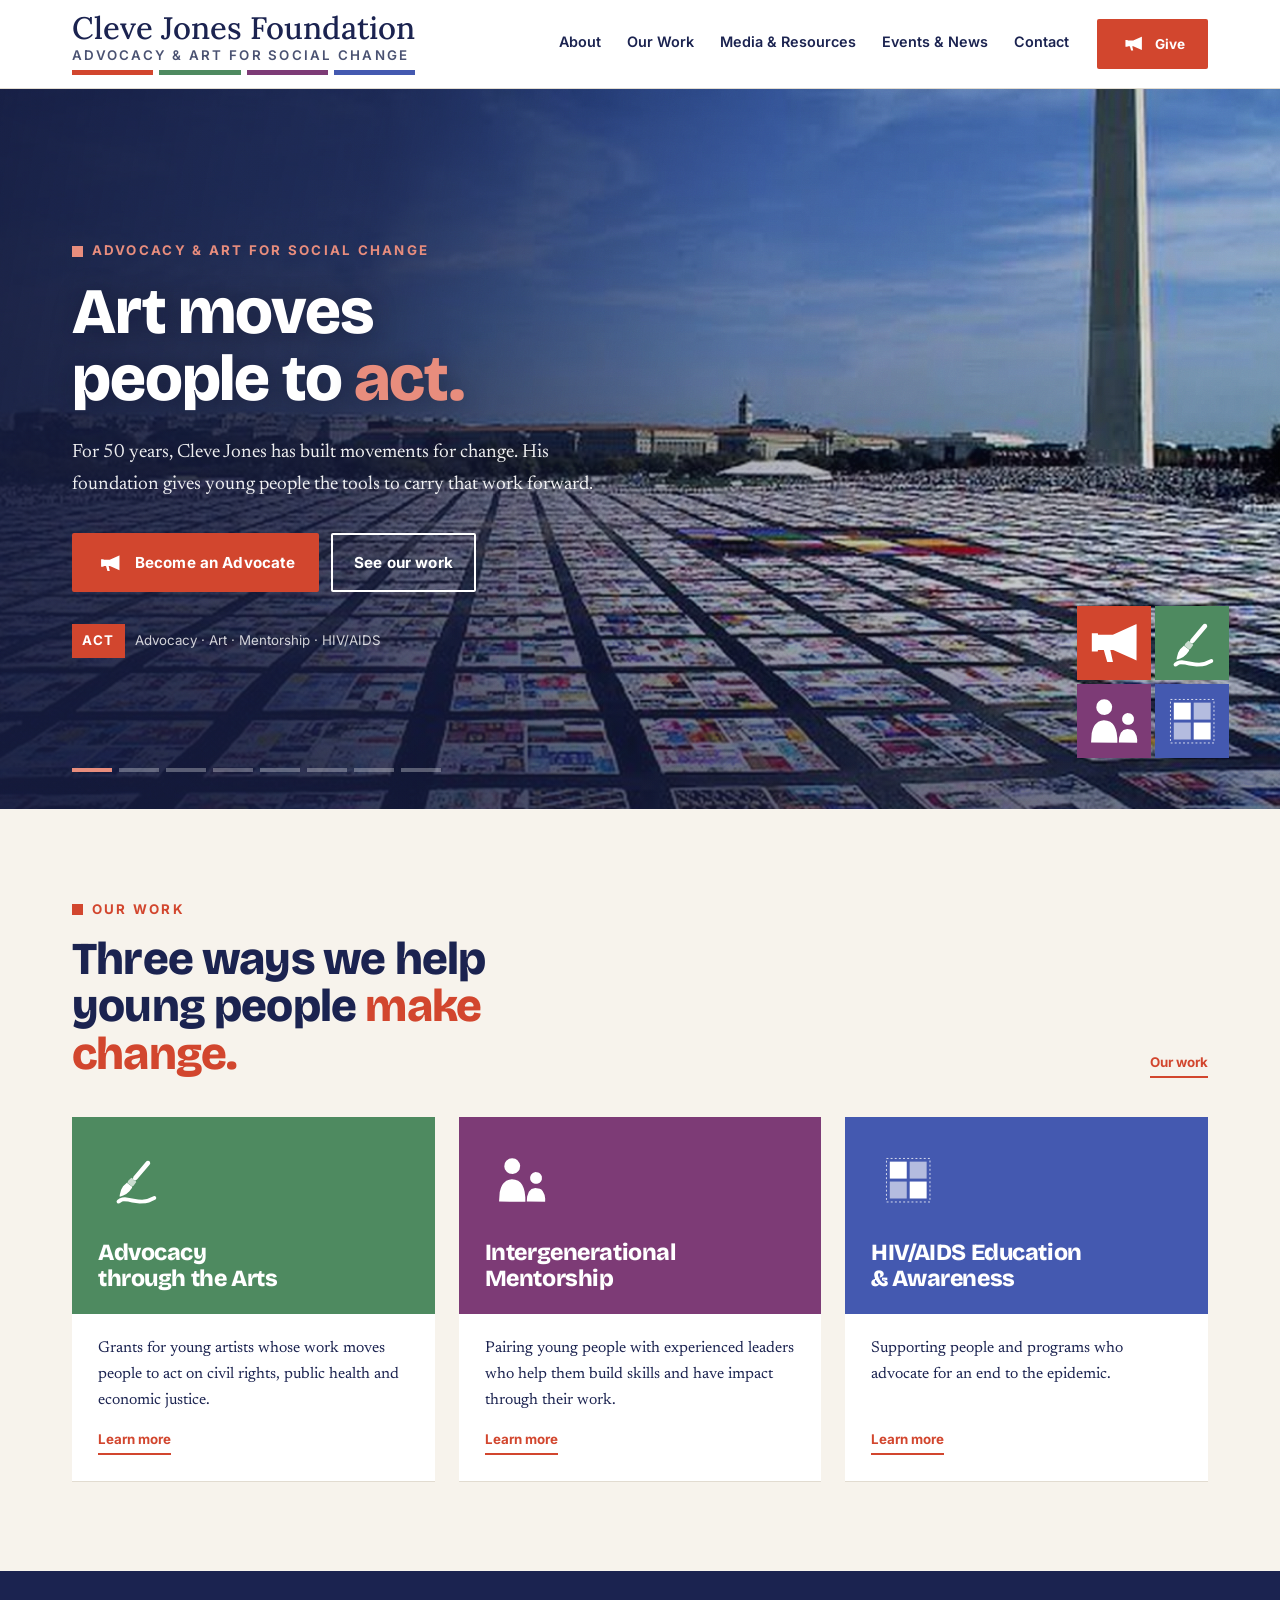
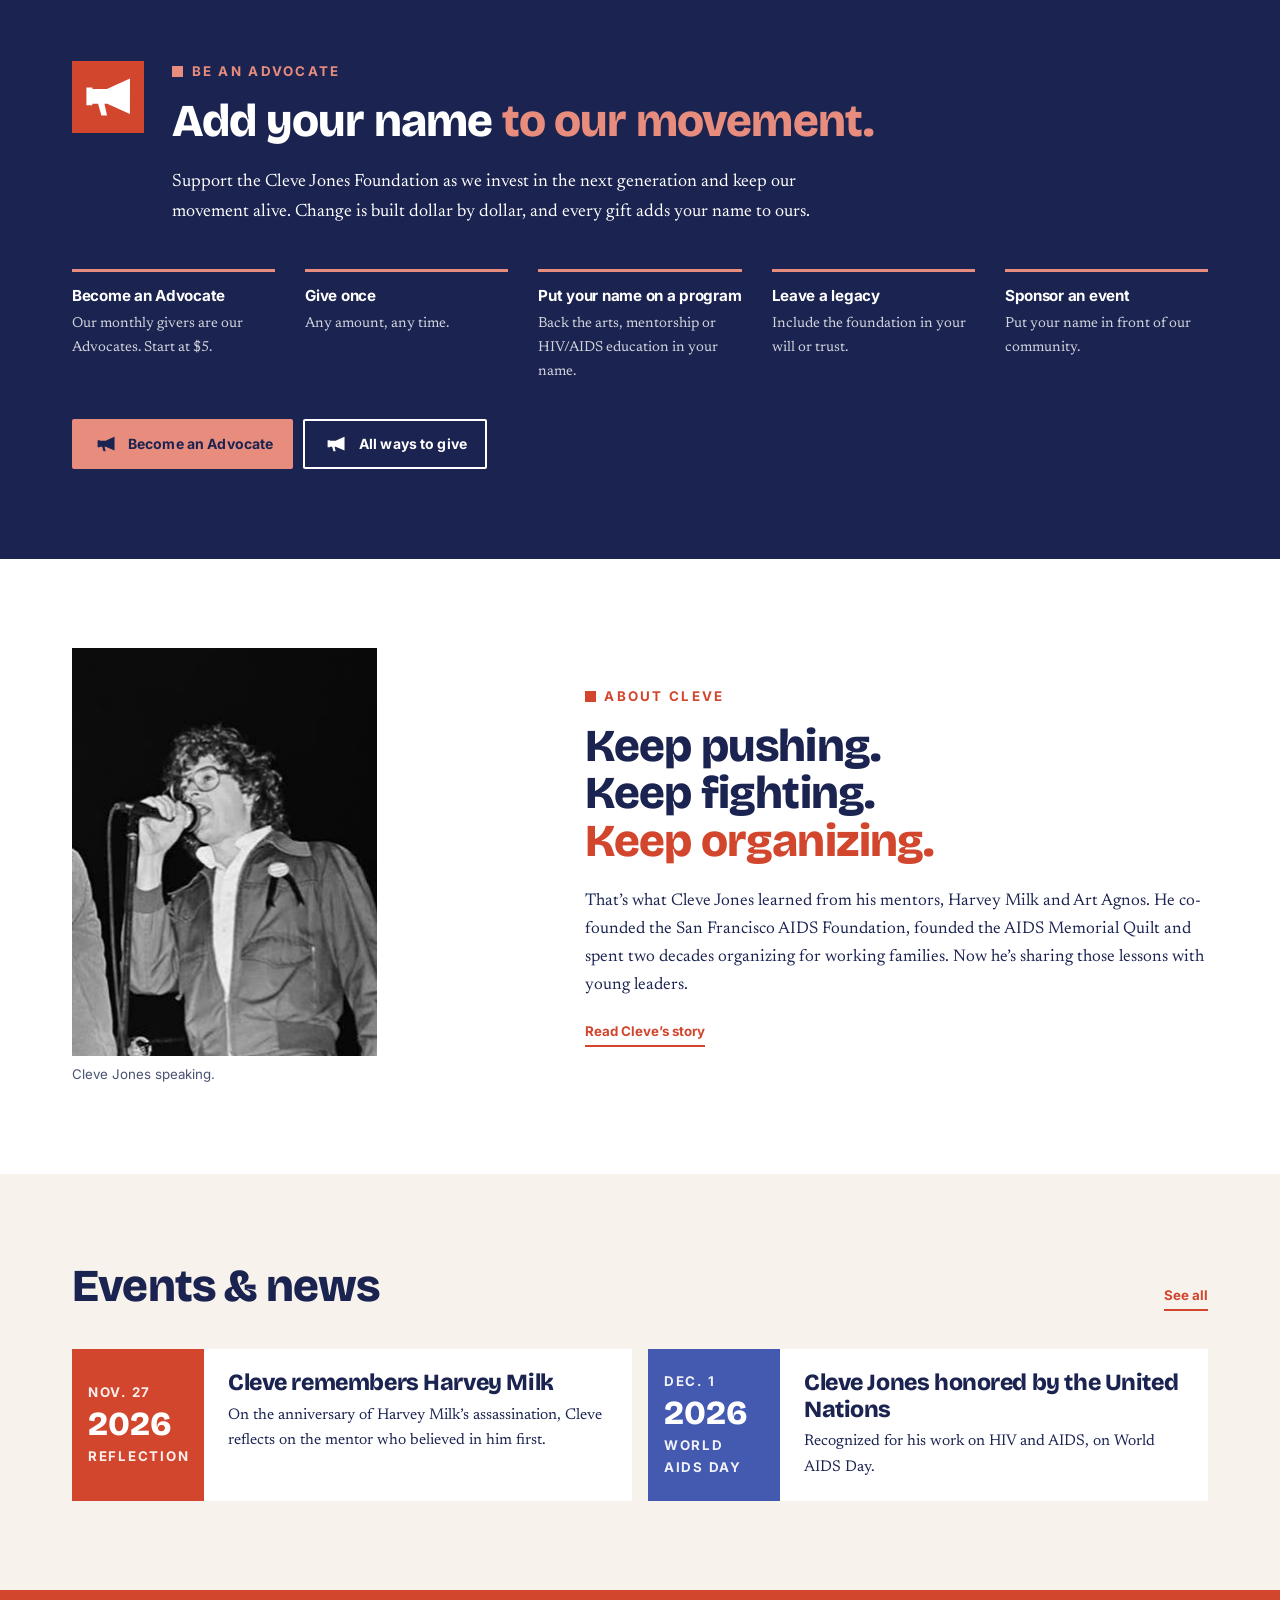
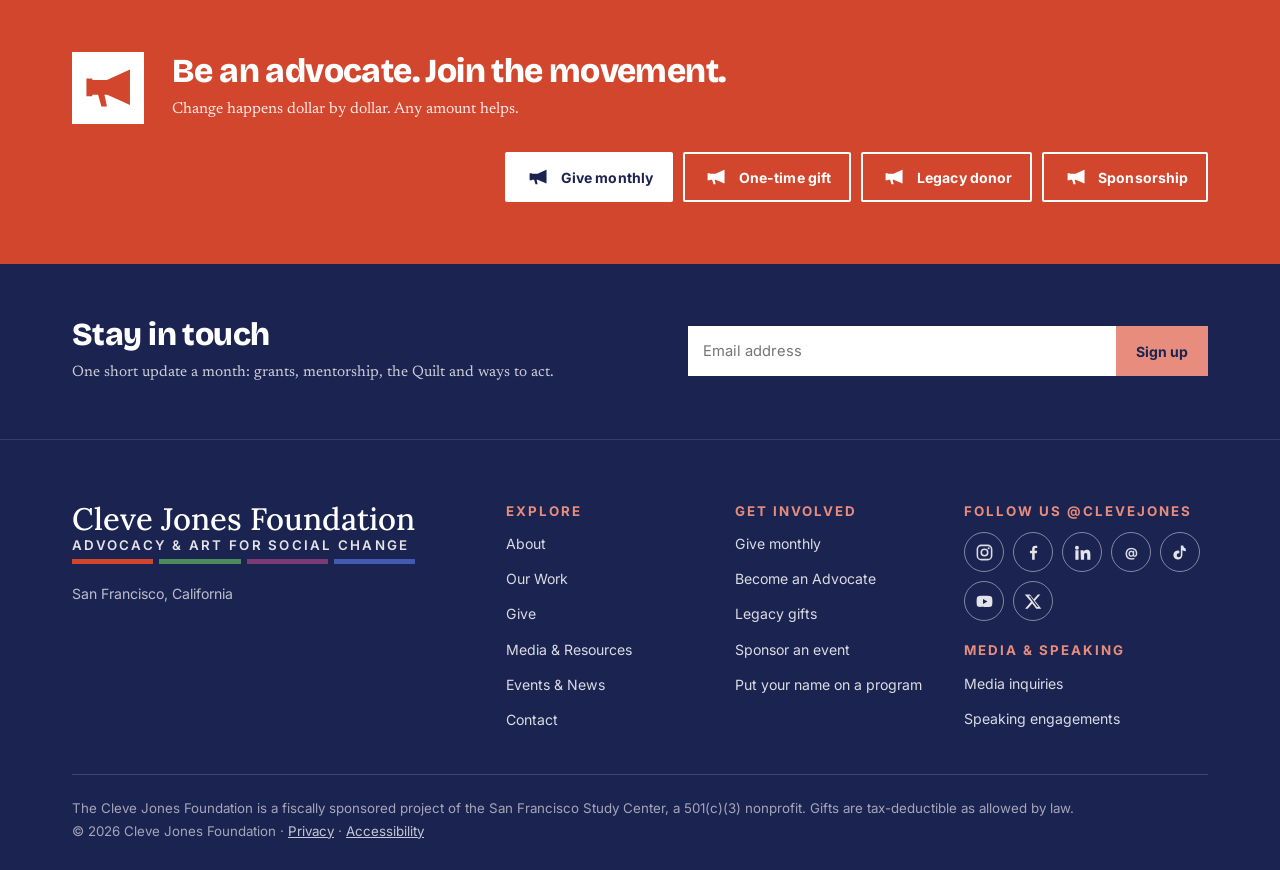
==== site/index.html @ 6160a343 "Cleve Jones Foundation website Static site: eight HTML pages generated by _work/build.js from _work/" ====
<!doctype html>
<html lang="en">
<head>
<meta charset="utf-8">
<meta name="viewport" content="width=device-width, initial-scale=1">
<title>Cleve Jones Foundation — Advocacy &amp; Art for Social Change</title>
<meta name="description" content="For 50 years, Cleve Jones has built movements for change. His foundation gives young people the tools to carry that work forward.">
<meta property="og:title" content="Cleve Jones Foundation — Advocacy &amp; Art for Social Change">
<meta property="og:description" content="For 50 years, Cleve Jones has built movements for change. His foundation gives young people the tools to carry that work forward.">
<meta property="og:type" content="website">
<meta property="og:image" content="https://clevejones.org/assets/img/hero-act.jpg">
<meta property="og:url" content="https://clevejones.org/">
<meta property="og:site_name" content="Cleve Jones Foundation">
<meta name="twitter:card" content="summary_large_image">
<link rel="canonical" href="https://clevejones.org/">
<meta name="theme-color" content="#1B2350">
<link rel="icon" href="assets/brand/favicon.svg" type="image/svg+xml">
<link rel="icon" href="assets/brand/favicon.png" type="image/png">
<link rel="preconnect" href="https://fonts.googleapis.com">
<link rel="preconnect" href="https://fonts.gstatic.com" crossorigin>
<link rel="stylesheet" href="https://fonts.googleapis.com/css2?family=Bricolage+Grotesque:opsz,wght@12..96,700;12..96,800&family=Inter:wght@400;600;700&family=Lora:wght@500&family=Newsreader:ital,opsz,wght@0,6..72,300;0,6..72,400;0,6..72,500;1,6..72,300;1,6..72,400&display=swap">
<link rel="stylesheet" href="assets/css/site.css">
</head>
<body>
<a class="skip" href="#main">Skip to content</a>

<svg class="sprite" aria-hidden="true" focusable="false" style="position:absolute;width:0;height:0;overflow:hidden">
  <symbol id="i-bullhorn" viewBox="0 0 200 200"><path fill="currentColor" d="M159.49 49.07L96.99 77.55L56.94 77.55L56.25 73.38L40.05 73.38L40.05 122.69L56.02 122.92L56.71 118.75L72.45 118.75L81.71 151.62L97.22 151.39L90.05 118.75L97.92 118.75L160.88 146.99L161.11 49.54Z"/></symbol>
  <symbol id="i-brush" viewBox="0 0 200 200"><path fill="currentColor" opacity=".7" d="M90.05 93.75L81.71 102.31L79.4 107.18L92.59 117.82L96.06 115.28L103.47 105.09L101.16 101.85L96.53 100.46L93.98 96.06Z"/><path fill="currentColor" d="M134.49 47.92L130.79 49.31L95.6 91.2L94.44 97.22L96.3 100L100.69 101.16L105.32 98.84L139.35 58.56L141.2 55.32L140.51 51.16L138.19 48.61ZM78.01 107.18L67.82 117.13L62.5 126.39L58.56 141.2L58.8 145.14L68.29 142.13L76.39 137.73L84.95 130.32L91.2 122.22L92.36 119.91L91.67 117.82ZM151.85 143.29L132.64 151.16L118.98 153.24L108.8 153.01L72.92 146.53L65.51 147.45L57.87 150.23L52.31 153.94L50.46 156.48L50.23 159.72L52.31 162.73L54.63 163.66L58.33 162.73L65.51 158.33L69.68 157.41L81.25 158.1L91.9 160.88L112.5 163.66L128.7 162.73L137.96 160.65L155.56 152.55L157.18 150.23L157.18 146.53L155.09 143.98Z"/></symbol>
  <symbol id="i-people" viewBox="0 0 200 200"><path fill="currentColor" d="M73.38 40.97L65.28 42.59L57.64 48.15L53.7 54.17L52.08 63.19L53.7 71.06L59.26 78.7L65.51 82.41L75 84.03L84.26 81.25L89.81 76.62L93.29 71.3L95.14 61.81L93.52 54.4L87.73 46.3L81.71 42.59ZM136.11 78.7L129.17 81.02L124.31 85.88L121.99 92.13L122.22 98.61L124.31 103.24L129.17 108.33L134.72 110.42L141.2 110.42L146.99 108.1L151.62 103.24L153.7 98.61L153.7 90.74L151.39 85.65L147.69 81.71L143.98 79.63ZM72.69 98.15L65.28 99.07L57.64 102.08L50 108.56L46.53 113.66L43.06 121.06L39.81 132.41L37.96 158.33L109.03 158.8L109.03 146.99L107.18 131.94L104.4 121.76L100.69 113.66L96.3 107.64L89.58 102.08L81.71 99.07ZM135.88 121.53L125.69 124.54L118.52 131.71L113.89 144.68L112.96 158.33L162.5 158.8L162.73 150.69L161.11 140.74L156.25 130.09L152.31 125.93L147.92 123.38Z"/></symbol>
  <symbol id="i-quilt" viewBox="0 0 200 200"><rect x="41.8" y="41.8" width="117.6" height="117.6" fill="none" stroke="currentColor" stroke-width="2.1" stroke-dasharray="5.2 6"/><rect x="50.8" y="50.4" width="45.8" height="45.8" fill="currentColor"/><rect x="104.6" y="50.4" width="45.8" height="45.8" fill="currentColor" opacity=".6"/><rect x="50.8" y="104.2" width="45.8" height="45.8" fill="currentColor" opacity=".6"/><rect x="104.6" y="104.2" width="45.8" height="45.8" fill="currentColor"/></symbol>
  <symbol id="i-audio" viewBox="0 0 200 200">
    <rect x="86" y="48" width="28" height="62" rx="14" fill="currentColor"/>
    <path fill="currentColor" d="M56 92v10a44 44 0 0 0 88 0V92h-13v10a31 31 0 0 1-62 0V92Z"/>
    <rect x="93" y="140" width="14" height="14" fill="currentColor"/>
    <rect x="68" y="150" width="64" height="12" rx="2" fill="currentColor"/>
  </symbol>
  <symbol id="i-video" viewBox="0 0 200 200">
    <rect x="42" y="56" width="116" height="88" rx="12" fill="none" stroke="currentColor" stroke-width="12"/>
    <path fill="currentColor" d="M86 76 132 100 86 124Z"/>
  </symbol>
  <symbol id="i-book" viewBox="0 0 200 200">
    <path fill="currentColor" d="M38 46h40c10 0 18 5 22 11v96c-4-6-12-11-22-11H38Z"/>
    <path fill="currentColor" opacity=".6" d="M162 46h-40c-10 0-18 5-22 11v96c4-6 12-11 22-11h40Z"/>
  </symbol>
  <symbol id="i-play" viewBox="0 0 24 24"><path d="M5 3l16 9-16 9z"/></symbol>
  <symbol id="i-external" viewBox="0 0 24 24"><path d="M14 3h7v7h-2V6.4l-9.3 9.3-1.4-1.4L17.6 5H14zM5 5h5v2H6v11h11v-4h2v6H4V5z"/></symbol>
  <symbol id="i-instagram" viewBox="0 0 24 24">
    <rect x="3" y="3" width="18" height="18" rx="5" fill="none" stroke="currentColor" stroke-width="2"/>
    <circle cx="12" cy="12" r="4.1" fill="none" stroke="currentColor" stroke-width="2"/>
    <circle cx="17.3" cy="6.7" r="1.3"/>
  </symbol>
  <symbol id="i-facebook" viewBox="0 0 24 24"><path d="M13.5 21v-8h2.7l.4-3.1h-3.1V7.9c0-.9.25-1.5 1.55-1.5h1.65V3.6c-.29-.04-1.27-.12-2.41-.12-2.39 0-4.03 1.46-4.03 4.14v2.31H7.5V13h2.75v8z"/></symbol>
  <symbol id="i-linkedin" viewBox="0 0 24 24"><path d="M4.98 3.5A2.5 2.5 0 114.97 8.5a2.5 2.5 0 01.01-5zM3 9h4v12H3zm6.5 0h3.83v1.64h.05a4.2 4.2 0 013.78-2.08c4.04 0 4.79 2.66 4.79 6.12V21h-4v-5.5c0-1.31-.02-3-1.83-3-1.83 0-2.11 1.43-2.11 2.9V21h-4z"/></symbol>
  <symbol id="i-threads" viewBox="0 0 24 24"><text x="12" y="17.5" text-anchor="middle" font-family="Inter, system-ui, sans-serif" font-size="16" font-weight="700" fill="currentColor">@</text></symbol>
  <symbol id="i-tiktok" viewBox="0 0 24 24"><path d="M16.6 5.8A4.3 4.3 0 0115.5 3h-3.1v12.4a2.6 2.6 0 11-2.6-2.6c.25 0 .48.03.7.09v-3.1a5.7 5.7 0 103.9 5.4V9a7.3 7.3 0 004.3 1.4V7.3a4.3 4.3 0 01-2.1-1.5z"/></symbol>
  <symbol id="i-youtube" viewBox="0 0 24 24"><path d="M21.6 7.2a2.8 2.8 0 00-1.95-1.95C17.9 4.8 12 4.8 12 4.8s-5.9 0-7.65.45A2.8 2.8 0 002.4 7.2 29 29 0 002 12a29 29 0 00.4 4.8 2.8 2.8 0 001.95 1.95C6.1 19.2 12 19.2 12 19.2s5.9 0 7.65-.45a2.8 2.8 0 001.95-1.95A29 29 0 0022 12a29 29 0 00-.4-4.8zM10.1 15.3V8.7l5.7 3.3z"/></symbol>
  <symbol id="i-x" viewBox="0 0 24 24"><path d="M17.5 3h3.2l-7 8 8.2 10h-6.4l-5.1-6.6L4.6 21H1.4l7.5-8.6L1 3h6.6l4.6 6zm-1.1 16.1h1.8L7.7 4.8H5.8z"/></symbol>
</svg>
<header class="site-header">
  <div class="wrap header-inner">
    <a class="logo" href="index.html" aria-label="Cleve Jones Foundation — Advocacy &amp; Art for Social Change">
      <span class="logo-text" aria-hidden="true">
        <span class="logo-name">Cleve Jones Foundation</span>
        <span class="logo-tag">Advocacy &amp; Art for Social Change</span>
        <span class="logo-bars" aria-hidden="true"><i></i><i></i><i></i><i></i></span>
      </span>
    </a>
    <button class="nav-toggle" type="button" aria-expanded="false" aria-controls="primary-nav">
      <span></span><span></span><span></span>
      <span class="sr-only">Menu</span>
    </button>
    <nav id="primary-nav" class="nav" aria-label="Primary">
      <ul>
        <li><a href="about.html">About</a></li>
        <li><a href="our-work.html">Our Work</a></li>
        <li><a href="media.html">Media &amp; Resources</a></li>
        <li><a href="events.html">Events &amp; News</a></li>
        <li><a href="contact.html">Contact</a></li>
      </ul>
      <a class="btn btn-primary" href="give.html">
        <svg aria-hidden="true"><use href="#i-bullhorn"></use></svg> Give
      </a>
    </nav>
  </div>
</header>
<main id="main">
<section class="hero" id="hero" aria-label="Art moves people to act">
  <div class="hero-media">
      <img class="hero-img is-active"
           src="assets/img/hero-act.jpg"
           srcset="assets/img/hero-act-sm.jpg 800w, assets/img/hero-act.jpg 1280w"
           sizes="100vw" alt="The AIDS Memorial Quilt laid out on the National Mall in Washington, D.C., with the Washington Monument beyond."
           fetchpriority="high">
      <img class="hero-img"
           src="assets/img/hero-speak.jpg"
           srcset="assets/img/hero-speak-sm.jpg 800w, assets/img/hero-speak.jpg 1600w"
           sizes="100vw" alt="Cleve Jones marching in San Francisco at the head of a crowd carrying a long rainbow flag."
           loading="lazy">
      <img class="hero-img"
           src="assets/img/hero-organize.jpg"
           srcset="assets/img/hero-organize-sm.jpg 800w, assets/img/hero-organize.jpg 1920w"
           sizes="100vw" alt="A night-time march in San Francisco, candles raised, marchers carrying portraits of Harvey Milk and George Moscone."
           loading="lazy">
      <img class="hero-img"
           src="assets/img/hero-create.jpg"
           srcset="assets/img/hero-create-sm.jpg 800w, assets/img/hero-create.jpg 1400w"
           sizes="100vw" alt="The Parthenon of Books: a full-size temple built from banned books wrapped in plastic."
           loading="lazy">
      <img class="hero-img"
           src="assets/img/hero-teach.jpg"
           srcset="assets/img/hero-teach-sm.jpg 800w, assets/img/hero-teach.jpg 1920w"
           sizes="100vw" alt="Cleve Jones talking with a group of students in front of hanging AIDS Memorial Quilt panels."
           loading="lazy">
      <img class="hero-img"
           src="assets/img/hero-unite.jpg"
           srcset="assets/img/hero-unite-sm.jpg 800w, assets/img/hero-unite.jpg 1920w"
           sizes="100vw" alt="A large community mural showing the faces of many people of different ages and backgrounds."
           loading="lazy">
      <img class="hero-img"
           src="assets/img/hero-heal.jpg"
           srcset="assets/img/hero-heal-sm.jpg 800w, assets/img/hero-heal.jpg 1400w"
           sizes="100vw" alt="En Memoria: a COVID-19 memorial, portraits of those lost rising up a wall at sunset."
           loading="lazy">
      <img class="hero-img"
           src="assets/img/hero-remember.jpg"
           srcset="assets/img/hero-remember-sm.jpg 800w, assets/img/hero-remember.jpg 1400w"
           sizes="100vw" alt="A crowd at a candlelight vigil at night, each person holding a lit candle."
           loading="lazy">
  </div>
  <div class="hero-scrim" aria-hidden="true"></div>
  <svg class="hero-grain" aria-hidden="true" preserveAspectRatio="none">
    <filter id="grain"><feTurbulence type="fractalNoise" baseFrequency="0.85" numOctaves="3"/></filter>
    <rect width="100%" height="100%" filter="url(#grain)"/>
  </svg>

  <div class="wrap hero-inner">
    <p class="eyebrow eyebrow-on-dark">Advocacy &amp; Art for Social Change</p>
    <h1 class="hero-title">Art moves people to <span class="hero-verb" id="heroVerb">act.</span></h1>
    <p class="hero-lede">For 50 years, Cleve Jones has built movements for change. His foundation gives young people the tools to carry that work forward.</p>
    <div class="hero-actions">
      <a class="btn btn-primary btn-lg" href="give.html"><svg aria-hidden="true"><use href="#i-bullhorn"></use></svg> Become an Advocate</a>
      <a class="btn btn-on-dark btn-lg" href="our-work.html">See our work</a>
    </div>
    <p class="hero-caption">
      <span class="hero-tag" id="heroTag">Act</span>
      <span id="heroCap">Advocacy &middot; Art &middot; Mentorship &middot; HIV/AIDS</span>
    </p>
  </div>

  <div class="hero-squares" aria-hidden="true">
    <span class="sq sq-bullhorn is-lit"><svg aria-hidden="true"><use href="#i-bullhorn"></use></svg></span>
    <span class="sq sq-brush is-lit"><svg aria-hidden="true"><use href="#i-brush"></use></svg></span>
    <span class="sq sq-people is-lit"><svg aria-hidden="true"><use href="#i-people"></use></svg></span>
    <span class="sq sq-quilt is-lit"><svg aria-hidden="true"><use href="#i-quilt"></use></svg></span>
  </div>

  <ol class="hero-dots" aria-label="Choose a photograph">
      <li><button type="button" aria-current="true"><span class="sr-only">Show photograph 1 of 8</span></button></li>
      <li><button type="button" aria-current="false"><span class="sr-only">Show photograph 2 of 8</span></button></li>
      <li><button type="button" aria-current="false"><span class="sr-only">Show photograph 3 of 8</span></button></li>
      <li><button type="button" aria-current="false"><span class="sr-only">Show photograph 4 of 8</span></button></li>
      <li><button type="button" aria-current="false"><span class="sr-only">Show photograph 5 of 8</span></button></li>
      <li><button type="button" aria-current="false"><span class="sr-only">Show photograph 6 of 8</span></button></li>
      <li><button type="button" aria-current="false"><span class="sr-only">Show photograph 7 of 8</span></button></li>
      <li><button type="button" aria-current="false"><span class="sr-only">Show photograph 8 of 8</span></button></li>
  </ol>
</section>

<section class="section section-ivory" aria-labelledby="work-title">
  <div class="wrap">
    <div class="section-head">
      <div>
        <p class="eyebrow">Our work</p>
        <h2 id="work-title">Three ways we help young people <span class="accent">make change.</span></h2>
      </div>
      <a class="tlink" href="our-work.html">Our work</a>
    </div>
    <div class="cards-3">
      <article class="prog-card">
        <div class="prog-card-top prog-top-green">
          <svg aria-hidden="true"><use href="#i-brush"></use></svg>
          <h3>Advocacy<br>through the Arts</h3>
        </div>
        <div class="prog-card-body">
          <p>Grants for young artists whose work moves people to act on civil rights, public health and economic justice.</p>
          <a class="tlink" href="our-work.html#arts">Learn more</a>
        </div>
      </article>
      <article class="prog-card">
        <div class="prog-card-top prog-top-plum">
          <svg aria-hidden="true"><use href="#i-people"></use></svg>
          <h3>Intergenerational<br>Mentorship</h3>
        </div>
        <div class="prog-card-body">
          <p>Pairing young people with experienced leaders who help them build skills and have impact through their work.</p>
          <a class="tlink" href="our-work.html#mentorship">Learn more</a>
        </div>
      </article>
      <article class="prog-card">
        <div class="prog-card-top prog-top-blue">
          <svg aria-hidden="true"><use href="#i-quilt"></use></svg>
          <h3>HIV/AIDS Education<br>&amp; Awareness</h3>
        </div>
        <div class="prog-card-body">
          <p>Supporting people and programs who advocate for an end to the epidemic.</p>
          <a class="tlink" href="our-work.html#hiv-aids">Learn more</a>
        </div>
      </article>
    </div>
  </div>
</section>

<section class="section section-navy" aria-labelledby="addname">
  <div class="wrap">
    <div class="band-inner band-inner-top">
      <span class="band-mark mark-red" aria-hidden="true"><svg aria-hidden="true"><use href="#i-bullhorn"></use></svg></span>
      <div class="stack-head">
        <p class="eyebrow eyebrow-on-dark">Be an advocate</p>
        <h2 id="addname">Add your name <span class="accent-on-dark">to our movement.</span></h2>
        <p class="lede">Support the Cleve Jones Foundation as we invest in the next generation and keep our movement alive. Change is built dollar by dollar, and every gift adds your name to ours.</p>
      </div>
    </div>
    <div class="give-grid" style="margin-top:2.6rem">
      <div class="give-col"><h4>Become an Advocate</h4><p>Our monthly givers are our Advocates. Start at $5.</p></div>
      <div class="give-col"><h4>Give once</h4><p>Any amount, any time.</p></div>
      <div class="give-col"><h4>Put your name on a program</h4><p>Back the arts, mentorship or HIV/AIDS education in your name.</p></div>
      <div class="give-col"><h4>Leave a legacy</h4><p>Include the foundation in your will or trust.</p></div>
      <div class="give-col"><h4>Sponsor an event</h4><p>Put your name in front of our community.</p></div>
    </div>
    <div class="actions-row">
      <a class="btn btn-accent" href="give.html"><svg aria-hidden="true"><use href="#i-bullhorn"></use></svg> Become an Advocate</a>
      <a class="btn btn-on-dark" href="give.html"><svg aria-hidden="true"><use href="#i-bullhorn"></use></svg> All ways to give</a>
    </div>
  </div>
</section>

<section class="section" aria-labelledby="about-cleve">
  <div class="wrap split split-narrow-left">
    <figure class="figure">
      <img src="assets/img/cleve-speaking.jpg" width="305" height="407"
           alt="Black and white photograph of Cleve Jones speaking into a microphone.">
      <figcaption>Cleve Jones speaking.</figcaption>
    </figure>
    <div>
      <p class="eyebrow">About Cleve</p>
      <h2 id="about-cleve">Keep pushing.<br>Keep fighting.<br><span class="accent">Keep organizing.</span></h2>
      <p>That&rsquo;s what Cleve Jones learned from his mentors, Harvey Milk and Art Agnos. He co-founded the San Francisco AIDS Foundation, founded the AIDS Memorial Quilt and spent two decades organizing for working families. Now he&rsquo;s sharing those lessons with young leaders.</p>
      <a class="tlink" href="about.html">Read Cleve&rsquo;s story</a>
    </div>
  </div>
</section>

<section class="section section-ivory" aria-labelledby="events-title">
  <div class="wrap">
    <div class="section-head">
      <h2 id="events-title">Events &amp; news</h2>
      <a class="tlink" href="events.html">See all</a>
    </div>
    <div class="event-grid">
      <article class="event">
        <div class="event-date ev-red">
          <span class="d-when">Nov. 27</span>
          <span class="d-year">2026</span>
          <span class="d-kind">Reflection</span>
        </div>
        <div class="event-body">
          <h3>Cleve remembers Harvey Milk</h3>
          <p>On the anniversary of Harvey Milk&rsquo;s assassination, Cleve reflects on the mentor who believed in him first.</p>
        </div>
      </article>
      <article class="event">
        <div class="event-date ev-blue">
          <span class="d-when">Dec. 1</span>
          <span class="d-year">2026</span>
          <span class="d-kind">World AIDS Day</span>
        </div>
        <div class="event-body">
          <h3>Cleve Jones honored by the United Nations</h3>
          <p>Recognized for his work on HIV and AIDS, on World AIDS Day.</p>
        </div>
      </article>
    </div>
  </div>
</section>

</main>

<section class="band-advocate" aria-labelledby="advocate-band">
  <div class="wrap band-inner">
    <span class="band-mark" aria-hidden="true"><svg><use href="#i-bullhorn"></use></svg></span>
    <div>
      <h2 id="advocate-band">Be an advocate. Join the movement.</h2>
      <p>Change happens dollar by dollar. Any amount helps.</p>
    </div>
    <div class="band-actions">
      <a class="btn btn-white" href="give.html"><svg aria-hidden="true"><use href="#i-bullhorn"></use></svg> Give monthly</a>
      <a class="btn btn-on-dark" href="give.html"><svg aria-hidden="true"><use href="#i-bullhorn"></use></svg> One-time gift</a>
      <a class="btn btn-on-dark" href="give.html"><svg aria-hidden="true"><use href="#i-bullhorn"></use></svg> Legacy donor</a>
      <a class="btn btn-on-dark" href="give.html"><svg aria-hidden="true"><use href="#i-bullhorn"></use></svg> Sponsorship</a>
    </div>
  </div>
</section>
<section class="band-signup" aria-labelledby="signup-title">
  <div class="wrap signup-inner">
    <div>
      <h2 id="signup-title">Stay in touch</h2>
      <p>One short update a month: grants, mentorship, the Quilt and ways to act.</p>
    </div>
    <form class="signup-form" data-stub="Thanks — the mailing list is not connected yet. Email info@clevejones.com and we will add you." novalidate>
      <label class="sr-only" for="signup-email">Email address</label>
      <input id="signup-email" name="email" type="email" placeholder="Email address" autocomplete="email" required>
      <button class="btn btn-accent" type="submit">Sign up</button>
      <p class="sr-only form-status" role="status" hidden></p>
    </form>
  </div>
</section>
<footer class="site-footer">
  <div class="wrap">
    <div class="footer-grid">
      <div>
        <div class="footer-logo logo">
          <span class="logo-text">
            <span class="logo-name">Cleve Jones Foundation</span>
            <span class="logo-tag">Advocacy &amp; Art for Social Change</span>
            <span class="logo-bars" aria-hidden="true"><i></i><i></i><i></i><i></i></span>
          </span>
        </div>
        <p class="footer-place">San Francisco, California</p>
      </div>
      <nav aria-labelledby="f-explore">
        <h3 id="f-explore">Explore</h3>
        <ul>
          <li><a href="about.html">About</a></li>
          <li><a href="our-work.html">Our Work</a></li>
          <li><a href="give.html">Give</a></li>
          <li><a href="media.html">Media &amp; Resources</a></li>
          <li><a href="events.html">Events &amp; News</a></li>
          <li><a href="contact.html">Contact</a></li>
        </ul>
      </nav>
      <nav aria-labelledby="f-involved">
        <h3 id="f-involved">Get involved</h3>
        <ul>
          <li><a href="give.html">Give monthly</a></li>
          <li><a href="give.html">Become an Advocate</a></li>
          <li><a href="give.html">Legacy gifts</a></li>
          <li><a href="give.html">Sponsor an event</a></li>
          <li><a href="give.html">Put your name on a program</a></li>
        </ul>
      </nav>
      <div>
        <h3 id="f-follow">Follow us @clevejones</h3>
        <div class="socials" role="list" aria-labelledby="f-follow">
          <a role="listitem" href="https://instagram.com/clevejones" rel="me noopener"><svg aria-hidden="true"><use href="#i-instagram"></use></svg><span class="sr-only">Instagram</span></a>
          <a role="listitem" href="https://facebook.com/clevejones" rel="me noopener"><svg aria-hidden="true"><use href="#i-facebook"></use></svg><span class="sr-only">Facebook</span></a>
          <a role="listitem" href="https://linkedin.com/company/clevejones" rel="me noopener"><svg aria-hidden="true"><use href="#i-linkedin"></use></svg><span class="sr-only">LinkedIn</span></a>
          <a role="listitem" href="https://threads.net/@clevejones" rel="me noopener"><svg aria-hidden="true"><use href="#i-threads"></use></svg><span class="sr-only">Threads</span></a>
          <a role="listitem" href="https://tiktok.com/@clevejones" rel="me noopener"><svg aria-hidden="true"><use href="#i-tiktok"></use></svg><span class="sr-only">TikTok</span></a>
          <a role="listitem" href="https://youtube.com/@clevejones" rel="me noopener"><svg aria-hidden="true"><use href="#i-youtube"></use></svg><span class="sr-only">YouTube</span></a>
          <a role="listitem" href="https://x.com/clevejones" rel="me noopener"><svg aria-hidden="true"><use href="#i-x"></use></svg><span class="sr-only">X</span></a>
        </div>
        <h3>Media &amp; speaking</h3>
        <ul>
          <li><a href="contact.html">Media inquiries</a></li>
          <li><a href="contact.html">Speaking engagements</a></li>
        </ul>
      </div>
    </div>
    <p class="footer-legal">
      The Cleve Jones Foundation is a fiscally sponsored project of the San Francisco Study Center,
      a 501(c)(3) nonprofit. Gifts are tax-deductible as allowed by law.<br>
      &copy; 2026 Cleve Jones Foundation &middot; <a href="#">Privacy</a> &middot; <a href="#">Accessibility</a>
    </p>
  </div>
</footer>
<script src="assets/js/site.js"></script>
</body>
</html>
---- site/assets/css/site.css ----
/* ==========================================================================
   Cleve Jones Foundation — site stylesheet
   Brand tokens taken from "CJF Logo 11-26" (November 2026), which supersedes
   the Brand basics page of "CJF Website Strategy 11-11".
   ========================================================================== */

:root{
  /* Brand palette — the six colours on the Colors row of the logo sheet */
  --red:#D2462E;          /* bullhorn, advocacy, giving, primary buttons */
  --green:#4E8A60;        /* art */
  --plum:#7D3B76;         /* mentorship, people */
  --blue:#4459B0;         /* the Quilt */
  --navy:#1B2350;         /* text, footer, dark sections */
  --ivory:#F7F3EC;        /* backgrounds */
  --white:#FFFFFF;

  /* Hover steps, derived */
  --red-dark:#B23B27;
  --plum-dark:#663060;
  --navy-deep:#141A3C;

  /* On navy and over photographs, every brand colour except ivory is too
     dark to carry small type, a hairline or a button that has to read as a
     shape against the background. --red-light is a tint of brand red kept
     for exactly that job: 6.1:1 against navy, and navy on it is 6.1:1 the
     other way, so it works for accent type, rules and the light CTA on
     dark. It is the only colour here that is not on the logo sheet. */
  --red-light:#E88D7D;
  --red-light-dark:#D97762;

  --rule:#E2DCD1;
  --ink-soft:#4A5272;

  /* Type */
  --display:"Bricolage Grotesque","Arial Black",system-ui,sans-serif;
  --serif:"Newsreader",Georgia,"Times New Roman",serif;
  --ui:"Inter",system-ui,-apple-system,"Segoe UI",sans-serif;
  /* the wordmark only — the logo sheet sets the name in Lora */
  --logo:"Lora",Georgia,"Times New Roman",serif;

  /* Smallest type used anywhere on the site: 10pt (13.33px at the default
     root size). Labels, captions, credits and legal text all sit on this
     floor rather than below it. */
  --min-type:.8333rem;

  /* Space */
  --gutter:20px;
  --wrap:1200px;
  --section:clamp(56px,7vw,96px);
  --radius:2px;
}

@media (min-width:700px){ :root{ --gutter:32px; } }

/* --------------------------------------------------------------- reset */
*,*::before,*::after{ box-sizing:border-box; }
html{ -webkit-text-size-adjust:100%; scroll-behavior:smooth; }
@media (prefers-reduced-motion:reduce){ html{ scroll-behavior:auto; } }
body{
  margin:0;
  background:var(--white);
  color:var(--navy);
  font-family:var(--serif);
  font-weight:400;
  font-size:1.0625rem;
  line-height:1.65;
  -webkit-font-smoothing:antialiased;
}
img{ max-width:100%; height:auto; display:block; }
a{ color:inherit; }
button{ font:inherit; color:inherit; }

h1,h2,h3,h4{ font-family:var(--display); font-weight:800; line-height:1.04; letter-spacing:-0.018em; margin:0 0 .5em; }
h1{ font-size:clamp(2.4rem,6.2vw,4.05rem); }
h2{ font-size:clamp(1.85rem,4.1vw,2.85rem); }
h3{ font-size:clamp(1.2rem,2.1vw,1.45rem); line-height:1.15; }
h4{ font-size:1.0625rem; line-height:1.25; }
p{ margin:0 0 1.1em; }
p:last-child{ margin-bottom:0; }

.accent{ color:var(--red); }
.accent-on-dark{ color:var(--red-light); }

.sr-only{
  position:absolute!important; width:1px; height:1px; padding:0; margin:-1px;
  overflow:hidden; clip:rect(0 0 0 0); white-space:nowrap; border:0;
}
.skip{
  position:absolute; left:-9999px; top:0; z-index:200;
  background:var(--navy); color:#fff; padding:12px 18px;
  font-family:var(--ui); font-weight:700; font-size:.85rem;
}
.skip:focus{ left:8px; top:8px; }

:focus-visible{ outline:3px solid var(--red); outline-offset:2px; }

.wrap{ width:100%; max-width:var(--wrap); margin-inline:auto; padding-inline:var(--gutter); }

/* --------------------------------------------------------- eyebrow label */
.eyebrow{
  display:flex; align-items:center; gap:.65em;
  font-family:var(--ui); font-weight:700; font-size:var(--min-type);
  letter-spacing:.17em; text-transform:uppercase;
  color:var(--red); margin:0 0 1.15em;
}
.eyebrow::before{ content:""; width:11px; height:11px; background:currentColor; flex:none; }
.eyebrow-on-dark{ color:var(--red-light); }
.eyebrow-navy{ color:var(--navy); }
.eyebrow-white{ color:#fff; }

/* ---------------------------------------------------------------- buttons */
.btn{
  display:inline-flex; align-items:center; justify-content:center; gap:.6em;
  font-family:var(--ui); font-weight:700; font-size:.875rem; letter-spacing:.01em;
  padding:.82em 1.25em; border:2px solid transparent; border-radius:var(--radius);
  text-decoration:none; cursor:pointer;
  transition:background-color .15s,color .15s,border-color .15s;
}
/* the symbol's frame is wider than its ink, so the box has to be generous for
   the bullhorn itself to read; the negative margin keeps the button its height */
.btn svg{ width:2em; height:2em; flex:none; margin-block:-.5em; }
.btn-primary{ background:var(--red); color:#fff; }
.btn-primary:hover{ background:var(--red-dark); }
/* the light CTA. Every one of these sits on navy — in the sign-up band, in a
   support box or in a navy section — so it takes the light tint and navy
   type, which is the job the old gold button did. */
.btn-accent{ background:var(--red-light); color:var(--navy); }
.btn-accent:hover{ background:var(--red-light-dark); }
.btn-navy{ background:var(--navy); color:#fff; }
.btn-navy:hover{ background:var(--navy-deep); }
.btn-outline{ border-color:var(--navy); color:var(--navy); background:transparent; }
.btn-outline:hover{ background:var(--navy); color:#fff; }
.btn-on-dark{ border-color:#fff; color:#fff; background:transparent; }
.btn-on-dark:hover{ background:#fff; color:var(--navy); }
.btn-white{ background:#fff; color:var(--navy); }
.btn-white:hover{ background:var(--ivory); }
.btn-block{ width:100%; }
.btn-lg{ font-size:.95rem; padding:1em 1.4em; }

.tlink{
  font-family:var(--ui); font-weight:700; font-size:var(--min-type);
  color:var(--red); text-decoration:none;
  border-bottom:2px solid var(--red); padding-bottom:2px;
  display:inline-block;
}
.tlink:hover{ color:var(--red-dark); border-color:var(--red-dark); }
.tlink-on-dark{ color:#fff; border-color:var(--red-light); }
.tlink-on-dark:hover{ color:var(--red-light); }

/* ----------------------------------------------------------------- header */
.site-header{ position:sticky; top:0; z-index:100; background:#fff; border-bottom:1px solid var(--rule); }
.header-inner{ display:flex; align-items:center; gap:24px; min-height:88px; position:relative; }
.nav{ margin-left:auto; display:flex; align-items:center; gap:28px; }
.nav ul{ display:flex; align-items:center; gap:26px; list-style:none; margin:0; padding:0; }
.nav ul a{
  font-family:var(--ui); font-weight:600; font-size:.9rem; text-decoration:none;
  color:var(--navy); padding:6px 0; border-bottom:2px solid transparent;
}
.nav ul a:hover{ border-color:var(--rule); }
.nav ul a[aria-current="page"],
.nav ul a[aria-current="true"]{ border-color:var(--red); }
.nav .btn{ font-size:.85rem; padding:.85em 1.5em; }

.nav-toggle{
  margin-left:auto; display:none; width:46px; height:40px;
  background:transparent; border:2px solid var(--navy); border-radius:var(--radius);
  cursor:pointer; padding:0;
}
.nav-toggle span{ display:block; width:20px; height:2px; background:var(--navy); margin:4px auto; }

@media (max-width:1020px){
  .nav-toggle{ display:block; }
  .nav{
    position:absolute; left:calc(var(--gutter) * -1); right:calc(var(--gutter) * -1); top:100%;
    background:#fff; border-bottom:1px solid var(--rule);
    flex-direction:column; align-items:stretch; gap:0;
    padding:8px var(--gutter) 24px; margin:0; display:none;
    box-shadow:0 14px 24px rgba(20,26,60,.1);
  }
  .nav.is-open{ display:flex; }
  .nav ul{ flex-direction:column; align-items:stretch; gap:0; }
  .nav li{ border-bottom:1px solid var(--rule); }
  .nav ul a{ display:block; padding:14px 0; font-size:1rem; border:0; }
  .nav .btn{ margin-top:18px; align-self:flex-start; }
}

/* ------------------------------------------------------------------- hero */
.hero{
  position:relative; isolation:isolate; overflow:hidden;
  background:var(--navy);
  min-height:clamp(540px,80vh,740px);
  display:flex; align-items:center; color:#fff;
}
.hero-media{ position:absolute; inset:0; z-index:-2; }
.hero-img{
  position:absolute; inset:0; width:100%; height:100%; object-fit:cover;
  opacity:0; transform:scale(1.02);
  transition:opacity 1.4s ease-out;
}
/* The photograph arriving fades up ON TOP of the one leaving, which stays
   opaque underneath until it is covered. Fading both at once dips through the
   navy behind them halfway, which reads as a flicker rather than a dissolve. */
.hero-img.is-active { opacity:1; z-index:2; }
.hero-img.is-leaving{ opacity:1; z-index:1; }
/* Both carry the same slow push. The animation name does not change when the
   class does, so the photograph on its way out keeps growing at the same rate
   instead of snapping back to its resting scale in the middle of the fade —
   that snap was the jarring part. 0.5% a second, half the rate it was. */
.hero-img.is-active,
.hero-img.is-leaving{ animation:heroZoom 20s linear forwards; }
@keyframes heroZoom{ from{ transform:scale(1.02); } to{ transform:scale(1.12); } }

.hero-scrim{
  position:absolute; inset:0; z-index:-1;
  background:
    linear-gradient(100deg,rgba(20,26,60,.94) 0%,rgba(20,26,60,.82) 28%,rgba(20,26,60,.34) 56%,rgba(20,26,60,.06) 100%),
    linear-gradient(to top,rgba(20,26,60,.58) 0%,rgba(20,26,60,0) 34%);
}
/* fine grain keeps the lower-resolution archival scans from reading as soft */
.hero-grain{
  position:absolute; inset:0; z-index:-1; pointer-events:none;
  opacity:.07; mix-blend-mode:overlay;
}

.hero-inner{ position:relative; padding-block:clamp(56px,9vw,90px); }
.hero-title{ max-width:11ch; margin-bottom:.38em; text-shadow:0 2px 24px rgba(10,14,36,.4); }
.hero-verb{ color:var(--red-light); display:inline-block; }
.hero-verb.is-swapping{ animation:verbIn .5s ease; }
@keyframes verbIn{ from{ opacity:0; transform:translateY(.22em); } to{ opacity:1; transform:none; } }
.hero-lede{ max-width:34rem; font-size:clamp(1.02rem,1.5vw,1.22rem); color:rgba(255,255,255,.93); margin-bottom:1.7em; }
.hero-actions{ display:flex; flex-wrap:wrap; gap:12px; margin-bottom:2rem; }

.hero-caption{
  display:flex; flex-wrap:wrap; align-items:center; gap:.75em;
  font-family:var(--ui); font-size:var(--min-type); color:rgba(255,255,255,.8);
  margin:0; max-width:40rem; min-height:2.2em;
}
.hero-tag{
  background:var(--red); color:#fff; font-weight:700;
  letter-spacing:.13em; text-transform:uppercase; font-size:var(--min-type);
  padding:.42em .75em; flex:none;
}

.hero-squares{
  position:absolute; right:clamp(16px,4vw,56px); bottom:clamp(30px,4vw,56px);
  display:grid; grid-template-columns:repeat(2,clamp(46px,6vw,74px));
  gap:4px; z-index:2;
}
.hero-squares .sq{
  aspect-ratio:1; display:grid; place-items:center;
  opacity:.5; transition:opacity .5s ease,transform .5s ease; transform:scale(.97);
}
.hero-squares .sq.is-lit{ opacity:1; transform:scale(1); }
.hero-squares .sq{ color:#fff; }
.sq-bullhorn{ background:var(--red); }
.sq-brush{ background:var(--green); }
.sq-people{ background:var(--plum); }
.sq-quilt{ background:var(--blue); }

.hero-dots{
  position:absolute; left:50%; transform:translateX(-50%); bottom:clamp(14px,2.4vw,26px);
  z-index:2; display:flex; gap:7px; list-style:none; margin:0;
  padding-inline:var(--gutter); max-width:var(--wrap); width:100%;
}
.hero-dots button{ width:40px; height:4px; border:0; padding:0; cursor:pointer; background:rgba(255,255,255,.3); }
.hero-dots button[aria-current="true"]{ background:var(--red-light); }

@media (max-width:860px){
  .hero-scrim{ background:linear-gradient(to top,rgba(20,26,60,.95) 12%,rgba(20,26,60,.74) 58%,rgba(20,26,60,.62) 100%); }
  .hero-squares{ grid-template-columns:repeat(4,44px); right:auto; left:var(--gutter); bottom:62px; }
  .hero-title{ max-width:none; }
}
@media (prefers-reduced-motion:reduce){
  .hero-img.is-active,
  .hero-img.is-leaving{ animation:none; }
  .hero-img{ transition:none; }
  .hero-verb.is-swapping{ animation:none; }
}

/* --------------------------------------------------------------- sections */
.section{ padding-block:var(--section); }
.section-ivory{ background:var(--ivory); }
.section-navy{ background:var(--navy); color:#fff; }
.section-navy h1,.section-navy h2,.section-navy h3{ color:#fff; }
.section-head{ display:flex; align-items:flex-end; justify-content:space-between; gap:24px; flex-wrap:wrap; margin-bottom:2.4rem; }
.section-head h2{ margin:0; max-width:18ch; }
.lede{ font-size:1.12rem; max-width:40rem; }

.page-head{ padding-block:clamp(44px,6vw,76px) clamp(28px,4vw,46px); }
.page-head h1{ max-width:16ch; }

/* ------------------------------------------------------------ program cards */
.cards-3{ display:grid; gap:24px; grid-template-columns:repeat(auto-fit,minmax(min(310px,100%),1fr)); }
.prog-card{ background:#fff; display:flex; flex-direction:column; box-shadow:0 1px 0 var(--rule); }
.prog-card-top{ padding:26px 26px 22px; min-height:168px; display:flex; flex-direction:column; justify-content:space-between; gap:22px; }
.prog-card-top{ color:#fff; }
.prog-card-top svg{ width:74px; height:74px; fill:currentColor; }
.prog-card-top h3{ color:#fff; margin:0; }
.prog-top-green{ background:var(--green); }
.prog-top-plum{ background:var(--plum); }
.prog-top-blue{ background:var(--blue); }
.prog-card-body{ padding:22px 26px 26px; display:flex; flex-direction:column; gap:16px; flex:1; }
.prog-card-body p{ margin:0; flex:1; font-size:.98rem; }
.prog-card-body .tlink{ align-self:flex-start; }

/* ------------------------------------------------------------- give columns */
.give-grid{ display:grid; gap:26px 30px; grid-template-columns:repeat(auto-fit,minmax(min(180px,100%),1fr)); }
.give-col{ border-top:3px solid var(--red-light); padding-top:14px; }
.give-col h4{ font-family:var(--ui); font-weight:700; font-size:.95rem; margin:0 0 .5em; }
.give-col p{ margin:0; font-size:.9rem; color:rgba(255,255,255,.8); }

/* ------------------------------------------------------------- split blocks */
.split{ display:grid; gap:clamp(28px,5vw,64px); align-items:center; grid-template-columns:1fr; }
@media (min-width:840px){
  .split{ grid-template-columns:minmax(0,1fr) minmax(0,1fr); }
  .split-narrow-left{ grid-template-columns:minmax(0,.72fr) minmax(0,1fr); }
  .split-narrow-right{ grid-template-columns:minmax(0,1fr) minmax(0,.72fr); }
  .split-reverse>:first-child{ order:2; }
}
.figure{ margin:0; }
.figure figcaption{ font-family:var(--ui); font-size:var(--min-type); color:var(--ink-soft); margin-top:.7em; line-height:1.45; }
.figure-dark figcaption{ color:rgba(255,255,255,.65); }

/* ------------------------------------------------------------- events cards */
.event-list{ display:grid; gap:16px; }
.event{ display:grid; grid-template-columns:132px 1fr; background:#fff; align-items:stretch; }
.event-date{ color:#fff; padding:20px 16px; display:flex; flex-direction:column; justify-content:center; font-family:var(--ui); }
.event-date .d-when{ font-size:var(--min-type); font-weight:700; letter-spacing:.13em; text-transform:uppercase; opacity:.92; }
.event-date .d-year{ font-family:var(--display); font-weight:800; font-size:2.1rem; line-height:1; margin:.12em 0; }
.event-date .d-kind{ font-size:var(--min-type); font-weight:700; letter-spacing:.13em; text-transform:uppercase; opacity:.92; }
.ev-red{ background:var(--red); }
.ev-blue{ background:var(--blue); }
.ev-green{ background:var(--green); }
.ev-plum{ background:var(--plum); }
.event-body{ padding:20px 24px; }
.event-body h3{ margin:0 0 .3em; }
.event-body p{ margin:0; font-size:.97rem; }
@media (max-width:560px){
  .event{ grid-template-columns:1fr; }
  .event-date{ flex-direction:row; align-items:baseline; gap:10px; padding:12px 18px; }
  .event-date .d-year{ font-size:1.5rem; margin:0; }
}

/* ----------------------------------------------------------- generic cards */
.card{ background:#fff; padding:26px; border-top:4px solid var(--rule); }
.card h3,.card h4{ margin-top:0; }
.card p{ font-size:.95rem; }
.card-ivory{ background:var(--ivory); }
.ct-red{ border-top-color:var(--red); }
.ct-plum{ border-top-color:var(--plum); }
.ct-blue{ border-top-color:var(--blue); }
.ct-green{ border-top-color:var(--green); }
.card-outline{ border:1px solid var(--rule); border-top-width:4px; }
.card-navy{ background:var(--navy); color:#fff; border-top-color:var(--red-light); }
.card-navy h3{ color:#fff; }
.card-navy p{ color:rgba(255,255,255,.82); }
.card-navy .tlink{ color:#fff; border-color:var(--red-light); }

.quote{ font-family:var(--serif); font-style:italic; font-size:1.02rem; border-left:3px solid var(--red); padding-left:16px; margin:18px 0 0; }
.quote cite{
  display:block; font-family:var(--ui); font-style:normal; font-weight:700;
  font-size:var(--min-type); letter-spacing:.13em; text-transform:uppercase; color:var(--ink-soft); margin-top:.7em;
}

/* --------------------------------------------------------------- big quote */
.bigquote{ background:var(--navy); color:#fff; padding-block:clamp(48px,6vw,76px); }
.bigquote blockquote{ margin:0; max-width:46rem; }
.bigquote p{ font-family:var(--serif); font-style:italic; font-weight:300; font-size:clamp(1.6rem,3.6vw,2.6rem); line-height:1.22; margin:0 0 .6em; }
.bigquote .mark{ font-family:var(--serif); font-size:4rem; line-height:1; color:rgba(255,255,255,.32); display:block; }
.bigquote cite{ font-family:var(--ui); font-style:normal; font-weight:700; font-size:var(--min-type); letter-spacing:.14em; text-transform:uppercase; color:rgba(255,255,255,.75); }

/* ------------------------------------------------------------ advocate band */
.band-advocate{ background:var(--red); color:#fff; padding-block:clamp(40px,5vw,62px); }
.band-advocate h2{ color:#fff; font-size:clamp(1.5rem,3vw,2.1rem); margin:0 0 .25em; }
.band-advocate p{ margin:0; color:rgba(255,255,255,.88); font-size:.98rem; }
.band-inner{ display:flex; gap:28px; align-items:center; flex-wrap:wrap; }
.band-mark{ color:var(--red); width:72px; height:72px; background:#fff; display:grid; place-items:center; flex:none; }
.band-actions{ display:flex; flex-wrap:wrap; gap:10px; width:100%; }
@media (min-width:1060px){ .band-actions{ width:auto; margin-left:auto; } }

/* --------------------------------------------------------------- signup */
.band-signup{ background:var(--navy); color:#fff; padding-block:clamp(36px,4.5vw,54px); border-bottom:1px solid rgba(255,255,255,.12); }
.signup-inner{ display:flex; gap:28px; align-items:center; justify-content:space-between; flex-wrap:wrap; }
.signup-inner h2{ margin:0 0 .25em; font-size:clamp(1.5rem,3vw,2rem); }
.signup-inner p{ margin:0; font-size:.95rem; color:rgba(255,255,255,.78); }
.signup-form{ display:flex; gap:0; flex:1; min-width:290px; max-width:520px; }
.signup-form input{ flex:1; min-width:0; border:0; padding:.9em 1em; font-family:var(--ui); font-size:.92rem; background:#fff; color:var(--navy); border-radius:0; }
.signup-form .btn{ border-radius:0; }

/* ---------------------------------------------------------------- footer */
.site-footer{ background:var(--navy); color:rgba(255,255,255,.82); padding-block:clamp(44px,5vw,64px) 28px; font-size:.92rem; }
.footer-grid{ display:grid; gap:34px; grid-template-columns:1fr; }
@media (min-width:1080px){ .footer-grid{ grid-template-columns:2.05fr 1fr 1fr 1.25fr; } }
.footer-grid h3{ font-family:var(--ui); font-weight:700; font-size:var(--min-type); letter-spacing:.15em; text-transform:uppercase; color:var(--red-light); margin:0 0 1em; }
.footer-grid ul{ list-style:none; margin:0; padding:0; display:grid; gap:.6em; }
.footer-grid a{ color:rgba(255,255,255,.84); text-decoration:none; font-family:var(--ui); font-size:.88rem; }
.footer-grid a:hover{ color:#fff; text-decoration:underline; }
.footer-place{ font-family:var(--ui); font-size:.88rem; color:rgba(255,255,255,.7); }
.socials{ display:flex; flex-wrap:wrap; gap:9px; margin-bottom:22px; }
.socials a{ width:40px; height:40px; border:1px solid rgba(255,255,255,.45); border-radius:50%; display:grid; place-items:center; }
.socials a:hover{ border-color:#fff; background:rgba(255,255,255,.1); }
.socials svg{ width:19px; height:19px; fill:rgba(255,255,255,.88); }
.footer-legal{ margin-top:40px; padding-top:22px; border-top:1px solid rgba(255,255,255,.16); font-family:var(--ui); font-size:var(--min-type); color:rgba(255,255,255,.6); line-height:1.7; }
.footer-legal a{ color:rgba(255,255,255,.75); }

/* ------------------------------------------------------------------ forms */
.field{ display:grid; gap:.42em; margin-bottom:1.05rem; }
.field label{ font-family:var(--ui); font-weight:700; font-size:var(--min-type); }
.field input,.field select,.field textarea{
  font-family:var(--ui); font-size:.95rem; padding:.72em .8em;
  border:1px solid var(--rule); background:#fff; color:var(--navy); border-radius:var(--radius); width:100%;
}
.field textarea{ min-height:132px; resize:vertical; }
.field-row{ display:grid; gap:0 16px; grid-template-columns:1fr 1fr; }
@media (max-width:560px){ .field-row{ grid-template-columns:1fr; } }
.form-card{ background:#fff; border:1px solid var(--rule); padding:clamp(22px,3vw,32px); }

/* ------------------------------------------------------------ donate card */
.donate-card{ background:#fff; color:var(--navy); padding:clamp(22px,3vw,30px); }
.donate-card h2{ font-size:1.45rem; margin-bottom:.8em; }
.section-navy .donate-card,
.section-navy .donate-card h2,
.section-navy .donate-card h3{ color:var(--navy); }
.toggle{ display:grid; grid-template-columns:1fr 1fr; border:1px solid var(--rule); margin-bottom:14px; }
.toggle button{ background:#fff; border:0; padding:.82em; font-family:var(--ui); font-weight:600; font-size:.9rem; cursor:pointer; }
.toggle button[aria-pressed="true"]{ background:var(--navy); color:#fff; }
.amounts{ display:grid; grid-template-columns:repeat(3,1fr); gap:10px; margin-bottom:12px; }
.amounts button{ background:#fff; border:1px solid var(--rule); padding:.8em .4em; font-family:var(--ui); font-weight:600; font-size:.95rem; cursor:pointer; }
.amounts button[aria-pressed="true"]{ background:var(--red); border-color:var(--red); color:#fff; }
.donate-note{ font-family:var(--ui); font-size:var(--min-type); color:var(--ink-soft); margin:0 0 18px; }
.donate-foot{ font-family:var(--ui); font-size:var(--min-type); color:var(--ink-soft); margin-top:14px; line-height:1.55; }

/* ------------------------------------------------------------ video cards */
.video-card{ background:#fff; border-top:4px solid var(--rule); }
.video-card .meta{ padding:16px 20px 22px; }
.video-card .kicker{ font-family:var(--ui); font-weight:700; font-size:var(--min-type); letter-spacing:.14em; text-transform:uppercase; color:var(--red); display:block; margin-bottom:.5em; }
.video-card h3{ font-size:1.08rem; margin:0; }

/* ---------------------------------------------------------- faq / columns */
.cols-2{ display:grid; gap:26px 46px; grid-template-columns:repeat(auto-fit,minmax(min(280px,100%),1fr)); }
.faq h3{ font-size:1.02rem; margin:0 0 .4em; }
.faq p{ margin:0; font-size:.95rem; }

/* ------------------------------------------------------------ work blocks */
.work-block{ padding-block:clamp(44px,6vw,76px); }
/* the tile column is sized to the tile, so halving it does not leave a hole
   beside the text. The reversed block takes the narrow column on the right. */
@media (min-width:840px){
  .work-block .split{
    grid-template-columns:minmax(0,180px) minmax(0,1fr);
    gap:clamp(28px,4vw,52px); align-items:start;
  }
  .work-block .split-reverse{ grid-template-columns:minmax(0,1fr) minmax(0,180px); }
}
/* Half the size it was. The four brand icons are vector, but they were traced
   from the deck's raster artwork, so the stair-stepping is baked into the
   outline and shows up once the icon is drawn much past 200px. Until they are
   redrawn as true vector, nothing on the site asks them to be larger. */
.work-tile{ aspect-ratio:1; display:grid; place-items:center; max-width:180px; width:100%; }
.work-tile{ color:#fff; }
.wt-green{ background:var(--green); }
.wt-plum{ background:var(--plum); }
.wt-blue{ background:var(--blue); }
.work-block h2{ max-width:14ch; }
.work-links{ font-family:var(--ui); font-size:.84rem; margin-top:18px; display:grid; gap:.45em; }
.work-links a{ color:var(--red); font-weight:600; }
.section-navy .work-links a{ color:var(--red-light); }
.section-navy .work-links{ color:rgba(255,255,255,.88); }

/* -------------------------------------------------------------- founders */
.founder{ background:#fff; border-top:4px solid var(--red); padding:26px; }
.founder .avatar{
  width:76px; height:76px; border-radius:50%; overflow:hidden; margin-bottom:16px;
  background:var(--ivory); display:grid; place-items:center;
  font-family:var(--display); font-weight:800; font-size:1.5rem; color:var(--blue);
}
.founder .avatar img{ width:100%; height:100%; object-fit:cover; }
.founder h3{ margin:0 0 .2em; font-size:1.18rem; }
.founder .role{ font-family:var(--ui); font-weight:700; font-size:var(--min-type); letter-spacing:.14em; text-transform:uppercase; color:var(--ink-soft); display:block; margin-bottom:.8em; }
.founder p{ font-size:.93rem; }

/* ------------------------------------------------------------------ misc */
.mini-cols{ display:grid; gap:28px; grid-template-columns:repeat(auto-fit,minmax(min(200px,100%),1fr)); }
/* the same size as the four squares in the corner of the home page hero */
.mini-col .tile{ width:clamp(46px,6vw,74px); height:clamp(46px,6vw,74px); display:grid; place-items:center; margin-bottom:16px; }
.mini-col .tile{ color:#fff; }
.mini-col h3{ font-size:1.02rem; margin:0 0 .4em; }
.mini-col p{ font-size:.92rem; margin:0; }
.t-green{ background:var(--green); } .t-plum{ background:var(--plum); } .t-blue{ background:var(--blue); } .t-red{ background:var(--red); }

.support-box{ background:var(--navy); color:#fff; padding:clamp(24px,3vw,34px); display:flex; gap:26px; align-items:center; flex-wrap:wrap; margin-top:clamp(32px,4vw,48px); }
.support-box .mark{ width:62px; height:62px; background:var(--red); display:grid; place-items:center; flex:none; }
.support-box .mark{ color:#fff; }
.support-box h3{ color:#fff; margin:0 0 .3em; font-size:1.3rem; }
.support-box p{ margin:0; font-size:.94rem; color:rgba(255,255,255,.82); }
.support-box .actions{ display:flex; gap:10px; flex-wrap:wrap; margin-left:auto; }

/* A plain list for the ways to give that do not each need a card of their
   own — nine identical boxes read as a wall. */
.waylist{ display:grid; gap:0; grid-template-columns:1fr; margin:0; }
@media (min-width:820px){ .waylist{ grid-template-columns:1fr 1fr; column-gap:48px; } }
.waylist>div{ display:grid; gap:.3em; padding:18px 0; border-bottom:1px solid var(--rule); }
.waylist dt{ font-family:var(--ui); font-weight:700; font-size:1rem; }
.waylist dd{ margin:0; font-size:.97rem; color:var(--ink-soft); }

/* "At a glance" on the bio page. Not eight cards: eight identical boxes read as
   a wall, which is why the Give page is three cards and a list rather than nine
   cards. Each entry sits under a short rule instead, in one of the four brand
   colours, running in the order the logo bars run — red, green, plum, blue, then
   round again. Four across, each row is the logo's own sequence; two across puts
   red and plum down one side and green and blue down the other; one column runs
   the sequence straight through, twice.

   Icons were the other option and do not fit here. There are eight entries and
   four brand icons, and those icons carry meaning everywhere else on the site
   — bullhorn advocacy, brush art, people mentorship, quilt the Quilt — so three
   of them would have had to repeat and say nothing. The colour carries it. */
.glance{
  display:grid; margin:0;
  gap:clamp(26px,3vw,36px) clamp(30px,4vw,56px);
  grid-template-columns:1fr;
}
@media (min-width:640px){ .glance{ grid-template-columns:1fr 1fr; } }
/* Four across is the point of it: each row then runs red, green, plum, blue —
   the logo's four bars, in the logo's order, twice down the section. */
@media (min-width:1000px){ .glance{ grid-template-columns:repeat(4,1fr); } }
.glance>div{ border-top:3px solid var(--rule); padding-top:14px; }
.glance>div:nth-child(4n+1){ border-top-color:var(--red); }
.glance>div:nth-child(4n+2){ border-top-color:var(--green); }
.glance>div:nth-child(4n+3){ border-top-color:var(--plum); }
.glance>div:nth-child(4n+4){ border-top-color:var(--blue); }
.glance dt{
  font-family:var(--ui); font-weight:700; font-size:var(--min-type);
  letter-spacing:.15em; text-transform:uppercase; color:var(--navy);
  margin-bottom:.75em;
}
.glance dd{ margin:0; font-size:1rem; color:var(--ink-soft); }

.contact-strip{ display:grid; gap:20px; grid-template-columns:repeat(auto-fit,minmax(min(250px,100%),1fr)); }
.contact-strip .email{ font-family:var(--ui); font-weight:700; font-size:.9rem; color:var(--navy); display:block; margin-bottom:.5em; }

.interior-hero{ position:relative; background:var(--navy); color:#fff; overflow:hidden; }
.interior-hero img{ position:absolute; inset:0; width:100%; height:100%; object-fit:cover; }
.interior-hero .scrim{ position:absolute; inset:0; background:linear-gradient(95deg,rgba(20,26,60,.94) 0%,rgba(20,26,60,.82) 42%,rgba(20,26,60,.46) 100%); }
.interior-hero .inner{ position:relative; padding-block:clamp(56px,8vw,96px); }
.interior-hero h1{ max-width:13ch; }
.interior-hero p{ max-width:36rem; color:rgba(255,255,255,.9); }
.interior-hero .credit{ position:relative; font-family:var(--ui); font-size:var(--min-type); color:rgba(255,255,255,.6); margin-top:1.6rem; }

/* ----------------------------------------------------- layout utilities */
.hero-grain{ width:100%; height:100%; }
.band-inner-top{ align-items:flex-start; }
.mark-red{ background:var(--red); }
.mark-red{ color:#fff; }
.stack-head{ flex:1; min-width:280px; }
.actions-row{ display:flex; gap:10px; flex-wrap:wrap; margin-top:2.2rem; }
.event-grid{ display:grid; gap:16px; grid-template-columns:repeat(auto-fit,minmax(min(430px,100%),1fr)); }
.trio{ display:flex; gap:12px; justify-content:flex-start; }
.trio .tile{ width:clamp(62px,8vw,88px); height:clamp(62px,8vw,88px); display:grid; place-items:center; }
.trio .tile{ color:#fff; }
.footnote{ font-family:var(--ui); font-size:var(--min-type); color:var(--ink-soft); }
.socials-dark a{ border-color:var(--rule); }
.socials-dark a{ color:var(--navy); }
.socials-dark svg{ fill:currentColor; }
.socials-dark a:hover{ background:var(--ivory); border-color:var(--navy); }
.kickerlabel{ display:block; font-family:var(--ui); font-size:var(--min-type); letter-spacing:.14em; text-transform:uppercase; color:var(--ink-soft); margin-bottom:.8em; }

/* images that must fill their column so adjacent figures line up */
.figure-fill img{ width:100%; }
/* three program columns inside the Give hero */
.give-grid-3{ grid-template-columns:repeat(3,1fr); }
@media (max-width:620px){ .give-grid-3{ grid-template-columns:1fr 1fr; } }
@media (max-width:420px){ .give-grid-3{ grid-template-columns:1fr; } }
.founder-green{ border-top-color:var(--green); }
.founder-blue{ border-top-color:var(--blue); }
.cards-2{ display:grid; gap:24px; grid-template-columns:repeat(auto-fit,minmax(min(420px,100%),1fr)); }
@media (max-width:520px){ .cards-2{ grid-template-columns:1fr; } }

/* ------------------------------------------------------- brand icon tiles
   The four brand symbols are drawn on a 200-unit frame, and in the logo mark
   that whole frame maps to the tile. Every tile on the site follows the same
   rule — the icon fills it — so an icon is never smaller or more padded than
   the logo draws it. */
.hero-squares .sq svg,
.band-mark svg,
.work-tile svg,
.mini-col .tile svg,
.support-box .mark svg,
.trio .tile svg,
.card-tile svg{ width:100%; height:100%; fill:currentColor; display:block; }

/* a tile above a card heading, so rows of cards are told apart at a glance */
.card-tile{
  width:54px; height:54px; display:grid; place-items:center;
  color:#fff; margin-bottom:16px;
}

/* ------------------------------------------------------------------- logo
   The primary logo on the November 2026 logo sheet is a three-part stack:
   the name in Lora, the tagline in Inter SemiBold letterspaced to the same
   width, and the four brand colours as equal bars underneath. There is no
   four-square mark in the lockup any more — that mark survives only as the
   favicon, where a wordmark would be unreadable at 16px. All three parts are
   live text or colour, so nothing here is an image to re-export. */
.logo{ display:flex; align-items:center; text-decoration:none; flex:none; }

/* The grid column is as wide as the widest line — the tagline — and the
   wordmark is justified to fill it, which puts "Cleve" directly above
   "Advocacy" and the "n" of Foundation above the "E" of Change, as drawn on
   the sheet. The extra width lands in the word spaces, so the letterforms
   are never stretched. The bars then stretch across that same column. */
.logo-text{ display:grid; gap:.3em; justify-items:stretch; }
.logo-name{
  font-family:var(--logo); font-weight:500; line-height:1;
  /* sized so the wordmark very nearly fills the tagline's width on its own —
     justification then adds only a hair to each word space. Lora sets wider
     than the Newsreader this replaced, hence the smaller size. */
  font-size:1.94rem;
  color:var(--navy);
  text-align:justify; text-align-last:justify;
}
.logo-tag{
  font-family:var(--ui); font-weight:600; line-height:1;
  font-size:var(--min-type);
  letter-spacing:.17em; text-transform:uppercase;
  color:var(--ink-soft); white-space:nowrap;
  /* letter-spacing also adds a gap after the final E; pull it back so the
     column measures the ink, not the trailing space. */
  margin-inline-end:-.17em;
}
/* four equal bars, in the order they run on the logo sheet */
.logo-bars{ display:grid; grid-template-columns:repeat(4,1fr); gap:6px; margin-top:.18em; }
.logo-bars i{ display:block; height:5px; }
.logo-bars i:nth-child(1){ background:var(--red); }
.logo-bars i:nth-child(2){ background:var(--green); }
.logo-bars i:nth-child(3){ background:var(--plum); }
.logo-bars i:nth-child(4){ background:var(--blue); }

/* Below the full-width header the lockup cannot hold a 10pt tagline on one
   line, so the tagline steps out of the header rather than shrinking under the
   floor; in the footer it wraps instead, where there is room for two lines.
   The bars stay either way — with the tagline gone they are the only brand
   colour left in the header. */
@media (max-width:1240px){
  .site-header .logo-name{ font-size:1.5rem; text-align:left; text-align-last:left; }
  .site-header .logo-tag{ display:none; }
  .site-header .logo-bars{ height:4px; }
  .site-header .logo-bars i{ height:4px; }
}
.footer-logo{ display:grid; justify-items:start; gap:14px; margin-bottom:18px; }

/* narrower than any phone we design for — the tagline wraps rather than
   shrinking below the 10pt floor */
@media (max-width:400px){
  .footer-logo .logo-tag{ white-space:normal; line-height:1.45; }
  .footer-logo .logo-name{ text-align:left; text-align-last:left; }
}
/* on navy the sheet sets both lines in white; the bars stay full strength */
.footer-logo .logo-name{ color:#FFFFFF; }
.footer-logo .logo-tag{ color:rgba(255,255,255,.88); }

/* ------------------------------------------------------- video embeds
   Click-to-play: nothing loads from YouTube until the visitor asks for it. */
.video-thumb{
  display:block; width:100%; padding:0; border:0; margin:0;
  font:inherit; color:inherit; text-align:left; cursor:pointer;
  background:none;
}
.video-thumb[data-state="pending"]{ cursor:default; }
.video-thumb .face{
  position:relative; aspect-ratio:16/9; overflow:hidden;
  display:flex; align-items:center; justify-content:center;
  background:repeating-linear-gradient(135deg,#E8E2D6 0 10px,#EFEAE0 10px 20px);
}
.video-thumb .face img{ position:absolute; inset:0; width:100%; height:100%; object-fit:cover; }
.video-thumb .play{
  position:relative; width:58px; height:58px; border-radius:50%;
  background:var(--navy); display:grid; place-items:center;
  transition:transform .15s ease, background-color .15s ease;
}
.video-thumb .play svg{ width:18px; height:18px; fill:#fff; margin-left:3px; }
.video-thumb:hover .play{ transform:scale(1.08); background:var(--red); }
.video-thumb[data-state="pending"]:hover .play{ transform:none; background:var(--navy); }
.video-thumb[data-state="pending"] .play{ opacity:.45; }
.video-thumb .src{
  position:absolute; left:12px; bottom:10px;
  font-family:var(--ui); font-size:var(--min-type); color:var(--ink-soft);
}
.video-card .frame{ position:relative; aspect-ratio:16/9; background:#000; }
.video-card .frame iframe{ position:absolute; inset:0; width:100%; height:100%; border:0; }
.video-card .external{
  font-family:var(--ui); font-size:var(--min-type); color:var(--ink-soft);
  display:inline-flex; align-items:center; gap:.4em; margin-top:.6em;
}
.video-card .external svg{ width:.85em; height:.85em; fill:currentColor; }
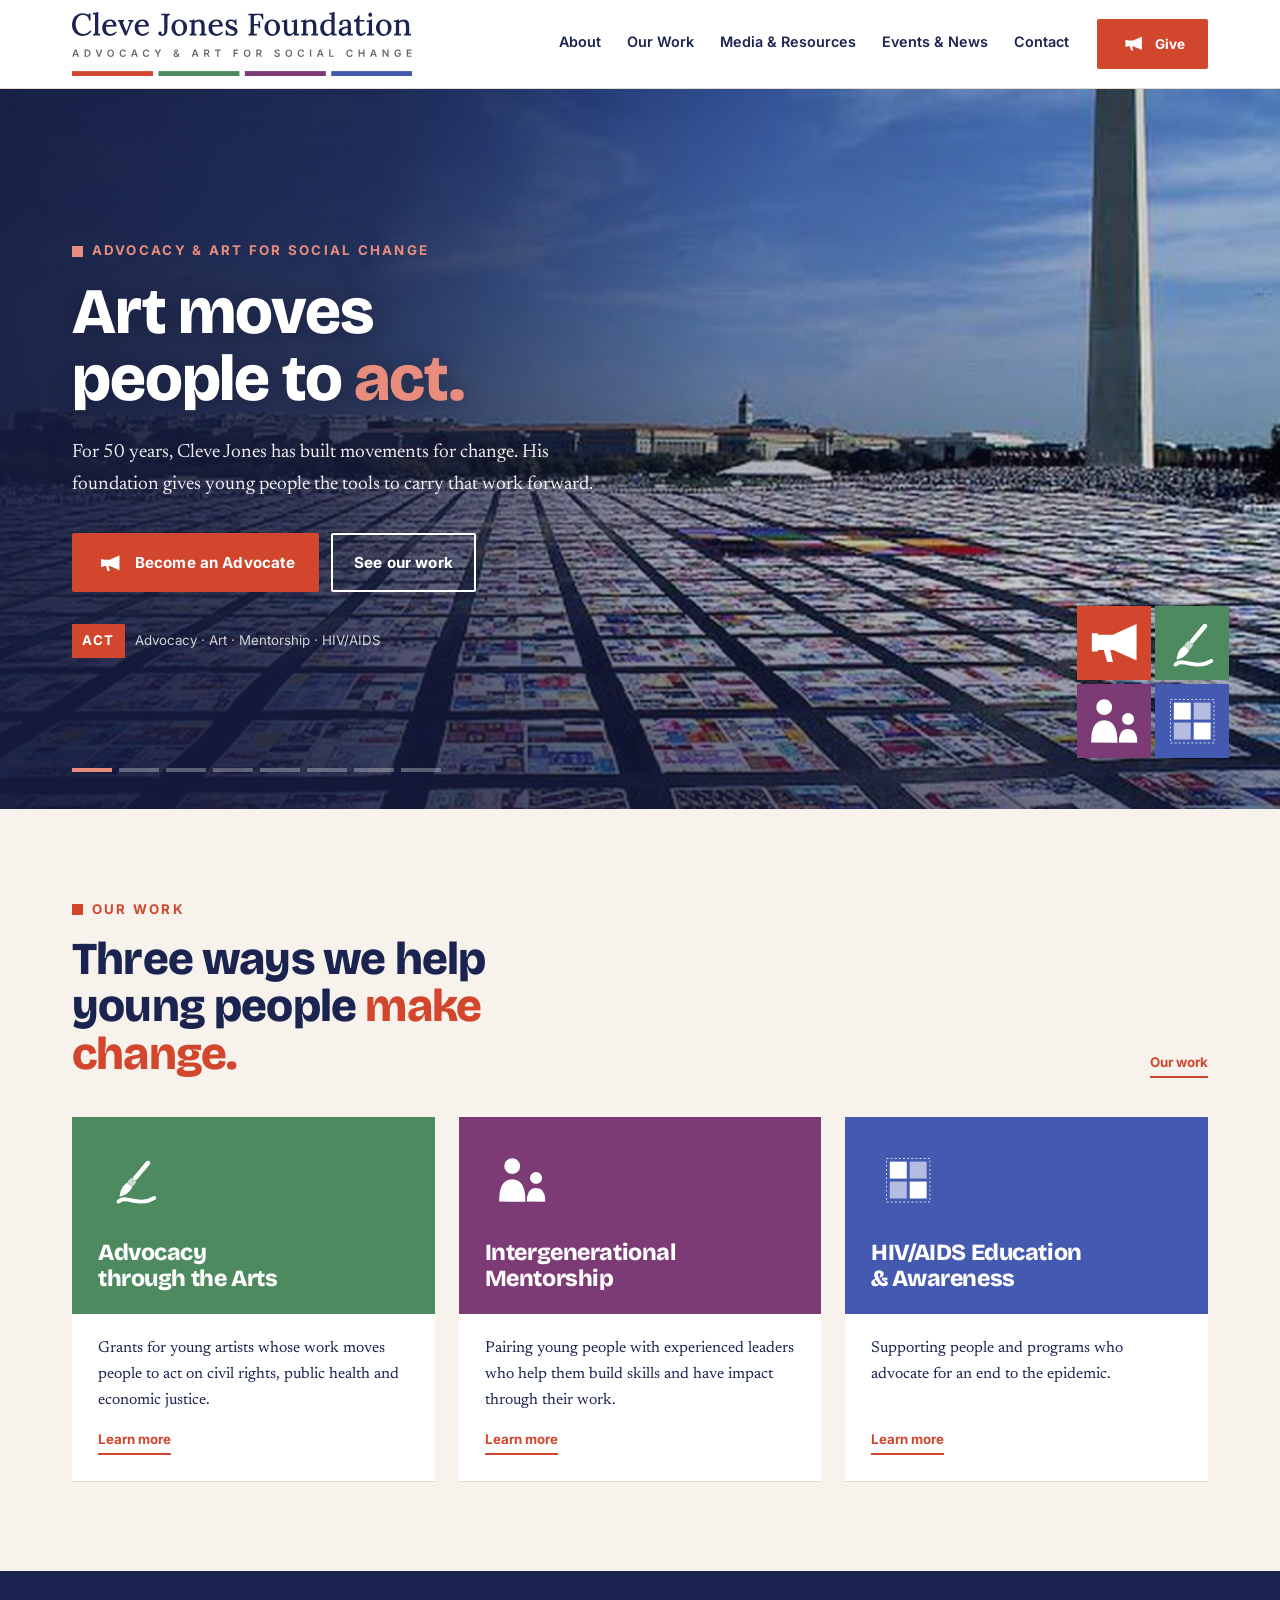
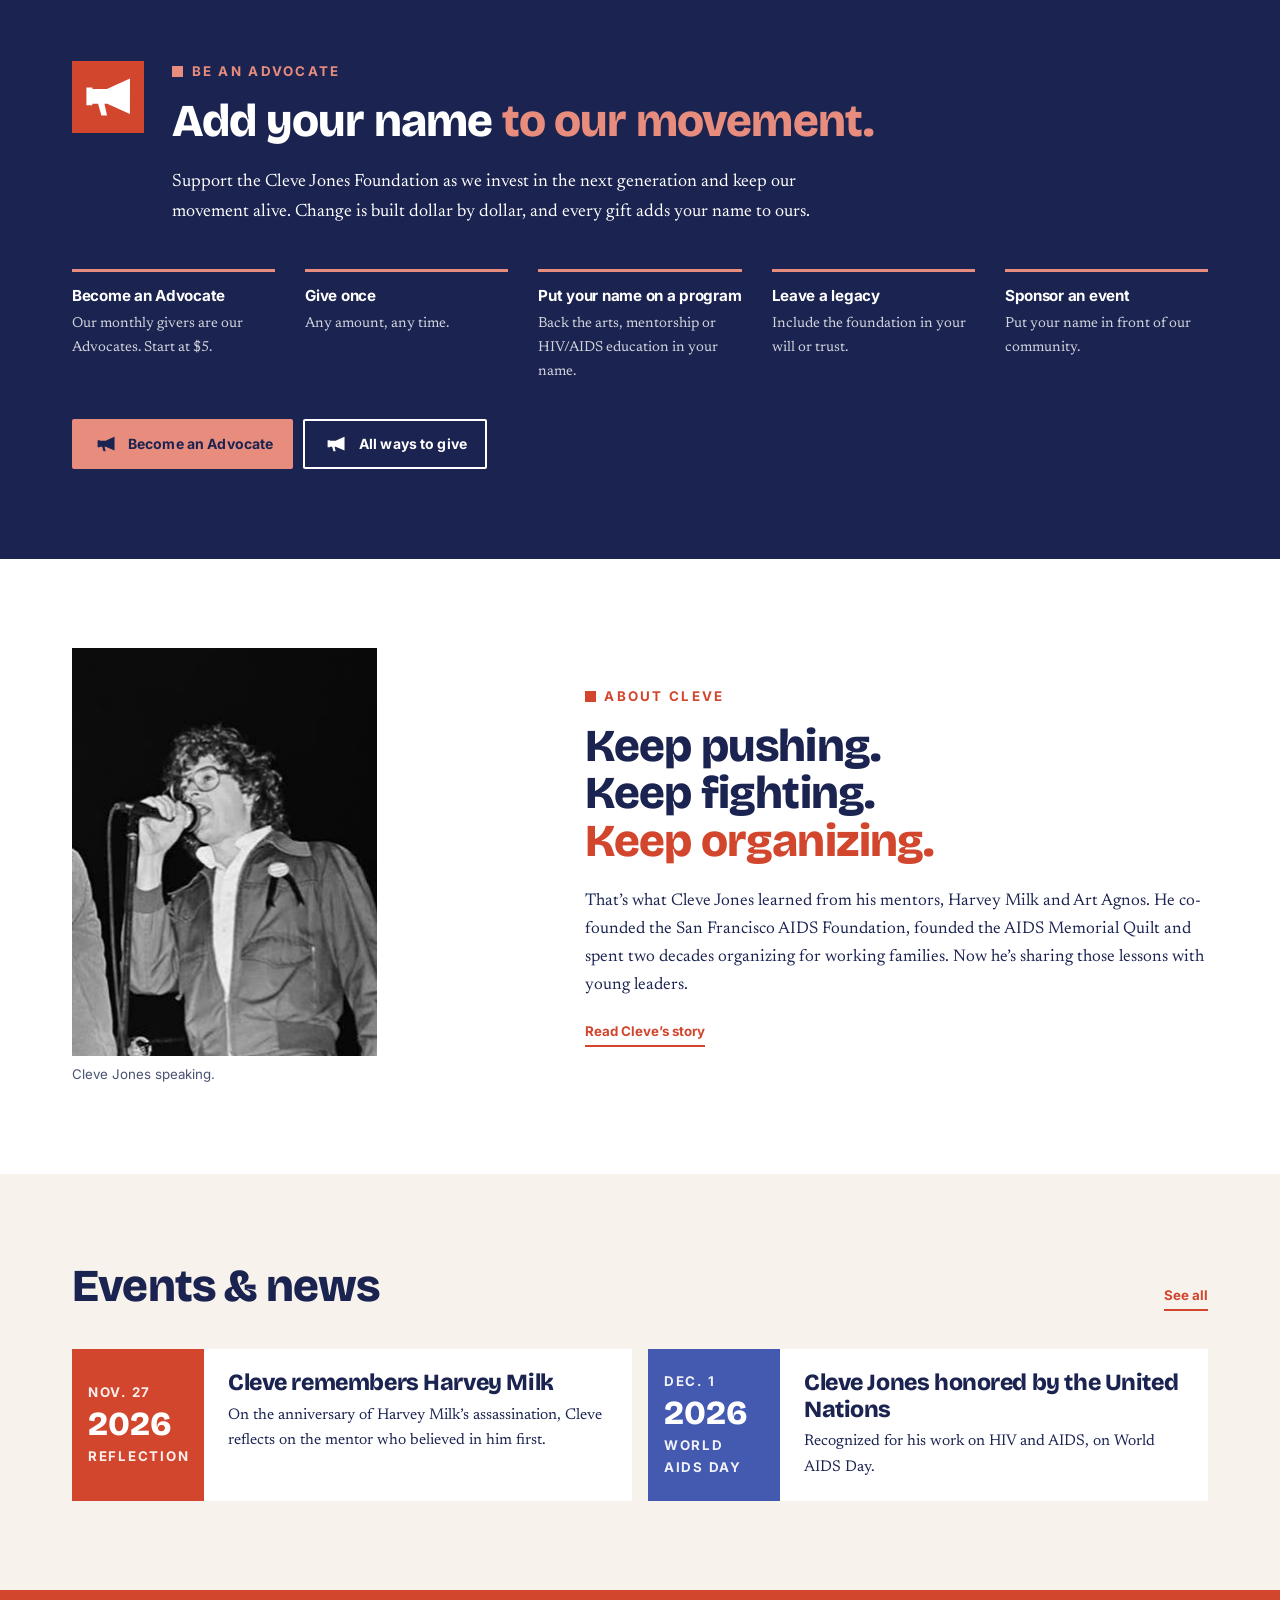
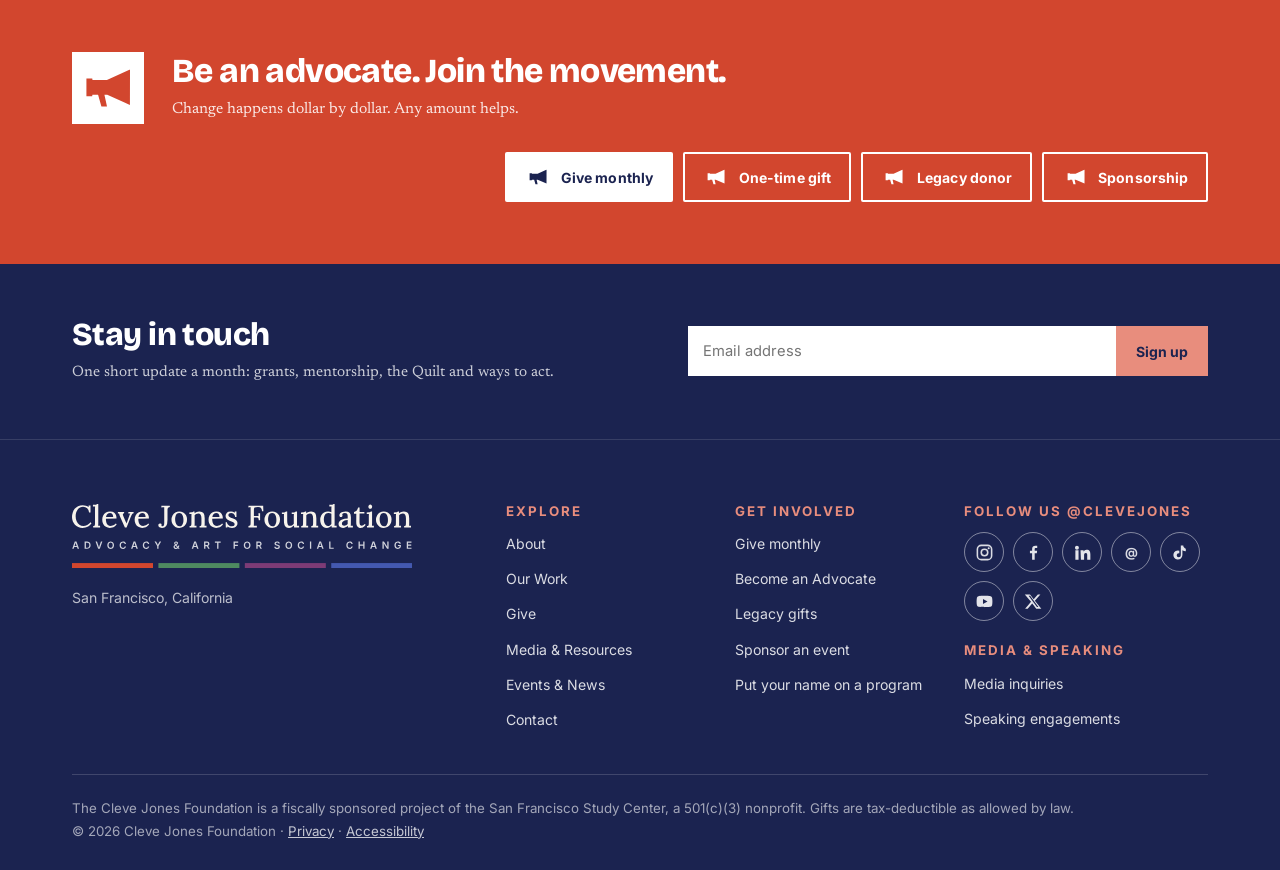
==== commit 418825e8: "Match the logo to the November logo sheet; keep hero icons square everywhere Logo: the header and fo" ====
--- a/site/index.html
+++ b/site/index.html
@@ -25,6 +25,16 @@
 <a class="skip" href="#main">Skip to content</a>
 
 <svg class="sprite" aria-hidden="true" focusable="false" style="position:absolute;width:0;height:0;overflow:hidden">
+  <!-- The logo, drawn from the November 2026 logo sheet ("CJF Logo 11-26").
+       Lora 500 and Inter SemiBold converted to outlines and fitted to the
+       sheet artwork, so it renders the same on every computer whether or not
+       the web fonts load. Regenerate with _work/tools/make-logo.py. -->
+  <defs>
+  <path id="logo-name" d="M69.4 35Q68 23.7 61.6 17.6Q55.2 11.5 44.9 11.3Q38.4 11.3 32.8 14.2Q27.3 17.1 23.3 22.4Q19.2 27.6 17 34.7Q14.8 41.8 14.8 50.2Q14.8 61.7 18.9 70.5Q22.9 79.4 30 84.3Q37.1 89.2 46.2 89.2Q54.2 89.2 62.1 85.4Q69.9 81.5 75.1 74.5L79.2 78Q73.6 85.8 67.2 90Q60.7 94.1 54.4 95.6Q48 97 42.9 97Q33.5 97 25.5 93.6Q17.6 90.2 11.9 84.1Q6.2 78 3.1 69.9Q-0 61.8 -0 52.3Q-0 43.5 2.8 35.1Q5.5 26.7 10.9 19.8Q16.4 13 24.6 9Q32.8 4.9 43.8 4.9Q50.2 4.9 56.3 6.7Q62.4 8.5 68 12.1L67.4 5.8H75.2V35ZM86 89.7Q89.8 89.7 91.3 87.9Q92.8 86.2 93.1 83Q93.5 79.9 93.5 75.7V18.9Q93.5 16.8 93.5 14.6Q93.6 12.4 93.8 9.8Q91.7 10 89.3 10Q86.9 10.1 85 10.2V3.5Q90.7 3.5 94 3Q97.4 2.4 99.2 1.7Q101 0.9 101.9 0H106.7V79.4Q106.7 81.7 106.5 84Q106.4 86.3 106.2 88.7Q108.2 88.6 110.2 88.5Q112.3 88.4 114.1 88.3V95H86ZM153.6 97Q144.8 97 137.8 92.9Q130.8 88.8 126.8 81.3Q122.8 73.9 122.8 63.7Q122.8 54.9 126.7 47.2Q130.7 39.5 137.9 34.8Q145 30.1 154.5 30.1Q159.7 30.1 164.5 31.7Q169.2 33.4 172.9 36.8Q176.6 40.3 178.7 45.7Q180.9 51.2 180.9 59L137.6 59.8Q137.6 68.3 139.5 75Q141.5 81.7 145.9 85.3Q150.3 89 157.3 89Q160.7 89 164.6 87.8Q168.4 86.6 171.9 84.3Q175.3 82 177.7 78.9L181.6 82.3Q177.8 87.9 172.9 91.2Q168 94.4 162.9 95.7Q157.8 97 153.6 97ZM138.1 53.2H167.2Q167.2 48.5 165.8 44.6Q164.5 40.8 161.7 38.5Q159 36.2 154.7 36.2Q148 36.2 143.8 40.5Q139.5 44.7 138.1 53.2ZM214.8 95.4 196.2 53.5Q194.3 49.2 193.4 46.4Q192.4 43.7 192.1 41.7Q191.8 39.8 191.6 38.4L186.4 38.8V32.1H211.7V37.3Q208.3 37.4 207.3 39.1Q206.3 40.9 206.8 43.7Q207.4 46.6 208.7 49.8L217.3 70Q218.3 72.2 219.3 74.6Q220.2 77 221.2 79.5H221.4Q222.1 77.4 222.9 75.1Q223.8 72.7 224.5 70.6L233.1 47.1Q234.1 44 235.1 41.9Q236.2 39.8 237 38.3L228.9 38.8V32.1H250.2V37.3Q247.4 37.5 245.4 39.6Q243.4 41.8 241.7 45.4Q240 49.1 238.1 53.6L221.7 95.4ZM285.3 97Q276.5 97 269.5 92.9Q262.5 88.8 258.5 81.3Q254.4 73.9 254.4 63.7Q254.4 54.9 258.4 47.2Q262.4 39.5 269.5 34.8Q276.7 30.1 286.1 30.1Q291.4 30.1 296.1 31.7Q300.9 33.4 304.6 36.8Q308.3 40.3 310.4 45.7Q312.6 51.2 312.6 59L269.3 59.8Q269.3 68.3 271.2 75Q273.2 81.7 277.6 85.3Q282 89 289 89Q292.4 89 296.3 87.8Q300.1 86.6 303.6 84.3Q307 82 309.4 78.9L313.3 82.3Q309.5 87.9 304.6 91.2Q299.7 94.4 294.6 95.7Q289.5 97 285.3 97ZM269.8 53.2H298.8Q298.8 48.5 297.5 44.6Q296.2 40.8 293.4 38.5Q290.7 36.2 286.4 36.2Q279.7 36.2 275.5 40.5Q271.2 44.7 269.8 53.2ZM365.5 97Q361.6 97 358.2 95.7Q354.8 94.4 352.7 92Q350.7 89.7 350.7 86.6Q350.7 83.5 352.3 81.2Q353.9 78.9 357.2 78.8Q360.9 78.5 362.4 80.6Q363.9 82.8 363.9 85.2Q363.9 85.8 363.7 86.7Q363.5 87.7 363.1 88.6Q363.9 89.8 365.4 90.2Q366.9 90.6 367.8 90.6Q371.2 90.5 372.9 87.5Q374.6 84.5 374.6 77.6V24.7Q374.6 21.5 374.6 18.6Q374.6 15.7 374.7 13.4Q371.9 13.5 368.8 13.6Q365.6 13.7 363 13.9V6.9H397.3V12.5Q393.7 12.5 391.6 13.8Q389.5 15.1 388.7 17.8Q387.9 20.4 387.9 24.4V63.9Q387.9 81.8 382.4 89.4Q377 97 365.5 97ZM435.8 97Q426.9 97 419.7 93Q412.5 89 408.3 81.7Q404.1 74.5 404.1 65.1Q404.1 54.9 408.3 47Q412.5 39.1 419.7 34.6Q426.9 30.1 435.7 30.1Q444.6 30.1 451.8 34.2Q459 38.3 463.2 45.5Q467.4 52.7 467.4 62.2Q467.4 72.1 463.2 80Q459.1 87.9 452 92.5Q444.9 97 435.8 97ZM436.7 90.7Q442.7 90.6 446.2 86.9Q449.7 83.3 451.2 77.6Q452.7 71.8 452.7 65.7Q452.7 60.3 451.7 55.1Q450.8 49.8 448.8 45.6Q446.8 41.3 443.5 38.7Q440.2 36.1 435.6 36.2Q429.7 36.2 425.9 39.9Q422.2 43.5 420.5 49.3Q418.8 55 418.8 61.4Q418.8 68.8 420.7 75.5Q422.6 82.2 426.6 86.4Q430.5 90.7 436.7 90.7ZM477.6 95V89.7Q481.3 89.7 482.9 87.9Q484.4 86.2 484.7 83Q485 79.9 485 75.7L485.1 49.6Q485.1 47.6 485.2 45.2Q485.2 42.9 485.6 40.7Q483.4 40.8 481 40.8Q478.7 40.9 476.7 41V34.4Q482.4 34.4 485.6 33.8Q488.8 33.2 490.5 32.5Q492.2 31.7 493 30.8H497.6Q497.7 32 497.8 33Q497.8 34 497.9 35.1Q497.9 36.2 498.1 38Q500.8 35.7 504.1 34Q507.4 32.2 511 31.2Q514.6 30.1 517.8 30.1Q529 30.1 534 36.9Q539 43.7 539 58.1V79.4Q539 81.7 538.8 84Q538.7 86.3 538.4 88.7Q540.5 88.6 542.5 88.5Q544.6 88.4 546.4 88.3V95H518.3V89.7Q522.1 89.7 523.6 87.9Q525.1 86.2 525.4 83Q525.7 79.9 525.7 75.7V58.1Q525.6 48.2 522.5 43.2Q519.5 38.1 512.7 38.3Q508.6 38.3 504.7 40.3Q500.8 42.3 498.2 45.2Q498.2 46.4 498.2 47.9Q498.2 49.3 498.2 50.8V79.4Q498.2 81.7 498.1 84Q497.9 86.3 497.7 88.7Q499.7 88.6 501.8 88.5Q503.9 88.4 505.6 88.3V95ZM585.4 97Q576.6 97 569.6 92.9Q562.6 88.8 558.6 81.3Q554.5 73.9 554.5 63.7Q554.5 54.9 558.5 47.2Q562.5 39.5 569.6 34.8Q576.8 30.1 586.2 30.1Q591.5 30.1 596.2 31.7Q601 33.4 604.7 36.8Q608.4 40.3 610.5 45.7Q612.7 51.2 612.7 59L569.4 59.8Q569.4 68.3 571.3 75Q573.3 81.7 577.7 85.3Q582.1 89 589.1 89Q592.5 89 596.4 87.8Q600.2 86.6 603.7 84.3Q607.1 82 609.5 78.9L613.4 82.3Q609.6 87.9 604.7 91.2Q599.8 94.4 594.7 95.7Q589.6 97 585.4 97ZM569.9 53.2H598.9Q598.9 48.5 597.6 44.6Q596.3 40.8 593.5 38.5Q590.8 36.2 586.5 36.2Q579.8 36.2 575.6 40.5Q571.3 44.7 569.9 53.2ZM650 97Q644.1 97 639.1 95.4Q634 93.9 631 91.7L631.4 95.9H624.7L624.1 74.2H629.4Q629.6 78.9 632.3 82.7Q634.9 86.4 639.1 88.6Q643.3 90.7 648.3 90.7Q651.1 90.7 653.9 89.8Q656.7 88.8 658.6 86.9Q660.5 84.9 660.5 82Q660.5 78.9 658.5 76.8Q656.6 74.7 653.2 73.1Q649.9 71.5 645.6 69.8Q641.8 68.3 638 66.7Q634.2 65.1 630.9 62.8Q627.6 60.5 625.7 57.2Q623.9 53.9 623.9 49Q623.9 46.1 625 42.7Q626.1 39.4 628.6 36.6Q631.1 33.7 635.4 31.9Q639.7 30.1 646 30.1Q649.4 30.1 653.6 31.2Q657.8 32.4 661.5 35.1L661.3 30.7H668V52.9H662.6Q662.2 48.5 660.3 44.7Q658.3 40.9 654.8 38.5Q651.3 36.1 646.2 36.1Q641.3 36.1 638.3 38.6Q635.2 41 635.2 44.7Q635.2 48.3 637.5 50.6Q639.8 52.9 643.6 54.5Q647.4 56.1 651.8 57.8Q657.1 59.9 661.7 62.4Q666.4 64.9 669.3 68.7Q672.1 72.5 672.1 78.3Q672.1 84.5 668.9 88.8Q665.7 93 660.7 95Q655.7 97 650 97ZM716.7 95V89.5Q720.8 89.2 722.6 87.7Q724.5 86.2 725 83.2Q725.5 80.1 725.5 75.5V23.2Q725.5 20.4 725.6 17.8Q725.7 15.2 725.9 13.4Q723.7 13.5 721.2 13.6Q718.7 13.7 716.7 13.9V6.9H776.5L777.3 29.7H771.8Q771.8 22.5 769.4 18.8Q767 15 763.2 13.7Q759.4 12.5 755 12.6L747.5 12.9Q743.5 12.9 741.6 14.5Q739.8 16.1 739.3 19.1Q738.8 22.2 738.8 26.8V48.5L757.8 48.6L757 37.6H764V65.6H758.4Q758.4 60 756.9 57.6Q755.3 55.2 752.1 54.7Q749 54.2 744.3 54.4L738.8 54.6V78.1Q738.8 81.5 738.7 84.2Q738.7 86.9 738.4 88.6Q740.3 88.4 742.5 88.4Q744.7 88.3 746.9 88.2Q749 88.1 750.8 88.1V95ZM813.4 97Q804.5 97 797.3 93Q790.1 89 785.9 81.7Q781.7 74.5 781.7 65.1Q781.7 54.9 785.9 47Q790.1 39.1 797.3 34.6Q804.5 30.1 813.3 30.1Q822.2 30.1 829.4 34.2Q836.5 38.3 840.8 45.5Q845 52.7 845 62.2Q845 72.1 840.8 80Q836.7 87.9 829.6 92.5Q822.5 97 813.4 97ZM814.3 90.7Q820.3 90.6 823.8 86.9Q827.2 83.3 828.7 77.6Q830.2 71.8 830.2 65.7Q830.2 60.3 829.3 55.1Q828.4 49.8 826.4 45.6Q824.3 41.3 821.1 38.7Q817.8 36.1 813.1 36.2Q807.2 36.2 803.5 39.9Q799.8 43.5 798.1 49.3Q796.4 55 796.4 61.4Q796.4 68.8 798.3 75.5Q800.2 82.2 804.2 86.4Q808.1 90.7 814.3 90.7ZM881.6 97Q874.5 97 869.9 94.4Q865.3 91.7 863.1 85.6Q860.8 79.5 860.8 69.5V49.7Q860.8 47.6 860.9 45.2Q860.9 42.9 861.3 40.7Q859.2 40.8 856.8 40.8Q854.4 40.9 852.5 41V34.4H855.5Q861.8 34.4 865 33.2Q868.1 32.1 869.4 30.8H874.1V69.2Q874.1 79.1 876.9 84Q879.7 89 886.2 88.8Q890.5 88.8 894.5 86.3Q898.4 83.8 900.9 80.4V50.6Q900.9 47.8 901.1 45.4Q901.2 42.9 901.6 40.7Q899.3 40.8 896.9 40.8Q894.5 40.9 892.5 41V34.4H896.2Q901.7 34.4 904.8 33.2Q908 32.1 909.4 30.8H914.1L914 77.1Q914 79.1 913.9 82.6Q913.8 86.1 913.5 88.7Q915.7 88.6 918 88.4Q920.3 88.3 922.3 88.3V95H902.3Q902.1 93 901.9 91.2Q901.7 89.5 901.4 87.8Q897.5 91.5 892.4 94.2Q887.2 97 881.6 97ZM931.1 95V89.7Q934.9 89.7 936.4 87.9Q937.9 86.2 938.2 83Q938.5 79.9 938.5 75.7L938.7 49.6Q938.7 47.6 938.7 45.2Q938.8 42.9 939.2 40.7Q936.9 40.8 934.6 40.8Q932.3 40.9 930.2 41V34.4Q935.9 34.4 939.1 33.8Q942.3 33.2 944 32.5Q945.7 31.7 946.6 30.8H951.1Q951.2 32 951.3 33Q951.4 34 951.4 35.1Q951.5 36.2 951.6 38Q954.4 35.7 957.7 34Q960.9 32.2 964.5 31.2Q968.1 30.1 971.4 30.1Q982.6 30.1 987.5 36.9Q992.5 43.7 992.5 58.1V79.4Q992.5 81.7 992.4 84Q992.2 86.3 992 88.7Q994 88.6 996.1 88.5Q998.2 88.4 999.9 88.3V95H971.9V89.7Q975.6 89.7 977.2 87.9Q978.7 86.2 979 83Q979.3 79.9 979.3 75.7V58.1Q979.2 48.2 976.1 43.2Q973 38.1 966.2 38.3Q962.2 38.3 958.3 40.3Q954.4 42.3 951.7 45.2Q951.7 46.4 951.7 47.9Q951.7 49.3 951.7 50.8V79.4Q951.7 81.7 951.6 84Q951.5 86.3 951.2 88.7Q953.3 88.6 955.3 88.5Q957.4 88.4 959.2 88.3V95ZM1034.8 97Q1027.1 97 1021.1 93.2Q1015.1 89.3 1011.7 82.2Q1008.2 75 1008.2 65.3Q1008.2 55 1012.2 47.1Q1016.3 39.1 1023.6 34.6Q1030.9 30.1 1040.2 30.1Q1044.1 30.1 1047.7 31Q1051.2 32 1053.6 33.2V18.9Q1053.6 17 1053.8 14.7Q1053.9 12.4 1054.1 9.8Q1051.9 10 1049.5 10.1Q1047.1 10.2 1045.2 10.2V3.5Q1050.9 3.5 1054.2 3Q1057.5 2.4 1059.4 1.7Q1061.2 0.9 1062.1 0H1066.7V79.4Q1066.7 81.3 1066.6 83.7Q1066.5 86.1 1066.2 88.7Q1068.5 88.6 1070.7 88.4Q1073 88.3 1074.9 88.3V95H1054.9Q1054.6 93.2 1054.4 91.7Q1054.3 90.2 1054.1 88.7Q1050.4 92.7 1045.5 94.9Q1040.5 97 1034.8 97ZM1039.9 89.1Q1043.8 89.1 1047.5 86.9Q1051.2 84.8 1053.6 81.5Q1053.6 79.9 1053.6 78.1Q1053.6 76.4 1053.6 74.4V40.1Q1051.2 38.4 1048 37.4Q1044.8 36.5 1041.4 36.5Q1035.3 36.5 1031.1 40.1Q1026.8 43.7 1024.8 49.8Q1022.8 56 1022.9 63.9Q1023.2 70.7 1025.1 76.5Q1027 82.3 1030.7 85.7Q1034.4 89.1 1039.9 89.1ZM1120.9 95Q1120.7 93 1120.5 91.5Q1120.4 90 1120.2 88.3Q1115.9 92.6 1111 94.8Q1106.1 97 1100.8 97Q1091.7 97 1087.1 92.5Q1082.6 88.1 1082.6 81.4Q1082.6 75.6 1086 71.3Q1089.3 67.1 1094.9 64.4Q1100.4 61.7 1107 60.3Q1113.5 59 1119.8 59V51.6Q1119.8 47.6 1119 44.1Q1118.3 40.7 1116 38.5Q1113.6 36.2 1108.7 36.2Q1105.4 36.1 1102.2 37.4Q1098.9 38.8 1097.1 41.8Q1098.2 42.8 1098.5 44.1Q1098.8 45.4 1098.8 46.6Q1098.8 48.3 1097.3 50.5Q1095.8 52.7 1092.1 52.6Q1089.1 52.6 1087.5 50.5Q1086 48.5 1086 45.7Q1086 41.2 1089.3 37.6Q1092.6 34.1 1098.4 32.1Q1104.2 30.1 1111.4 30.1Q1122.2 30.1 1127.5 35.7Q1132.9 41.4 1132.9 53.6Q1132.9 58.1 1132.9 62.3Q1132.9 66.4 1132.8 70.6Q1132.7 74.7 1132.7 79.4Q1132.7 81.3 1132.6 83.7Q1132.5 86.1 1132.2 88.7Q1134.4 88.6 1136.6 88.4Q1138.9 88.3 1140.9 88.3V95ZM1119.8 64.8Q1115.8 65.1 1111.5 65.9Q1107.3 66.8 1103.9 68.6Q1100.5 70.3 1098.5 73.1Q1096.4 75.9 1096.4 79.8Q1096.6 84 1099.2 86.1Q1101.8 88.1 1105.3 88.1Q1109.7 88.1 1113.1 86.4Q1116.5 84.7 1119.8 81.7Q1119.7 80.3 1119.7 78.8Q1119.7 77.4 1119.7 75.7Q1119.7 74.6 1119.7 71.5Q1119.8 68.4 1119.8 64.8ZM1172.4 97Q1169.2 97 1166 96.2Q1162.8 95.4 1160.2 92.9Q1157.5 90.5 1156 85.8Q1154.5 81.2 1154.5 73.5L1154.8 39.1H1145.4V32.1Q1148.8 32 1152.4 29.6Q1155.9 27.2 1158.5 23.2Q1161.2 19.1 1162.2 14.5H1168.1V32.1H1187.5V38.6L1168.1 38.9L1167.8 72.5Q1167.8 77.3 1168.7 80.8Q1169.5 84.4 1171.4 86.4Q1173.4 88.3 1176.8 88.3Q1179.7 88.3 1182.7 86.6Q1185.8 84.8 1188.6 80.8L1192.9 84.5Q1189.8 89 1186.8 91.5Q1183.8 94 1181 95.2Q1178.3 96.4 1176 96.7Q1173.7 97 1172.4 97ZM1198.1 89.7Q1201.9 89.7 1203.4 87.9Q1204.9 86.2 1205.3 83Q1205.6 79.9 1205.6 75.7V49.7Q1205.6 47.6 1205.7 45.4Q1205.8 43.2 1206.1 40.7Q1203.9 40.8 1201.5 40.8Q1199.2 40.9 1197.1 41V34.4Q1202.8 34.4 1206.1 33.8Q1209.5 33.2 1211.3 32.5Q1213.1 31.7 1214 30.8H1218.8V79.4Q1218.8 81.7 1218.6 84Q1218.5 86.3 1218.3 88.7Q1220.3 88.6 1222.4 88.5Q1224.4 88.4 1226.2 88.3V95H1198.1ZM1211.5 19.3Q1208.2 19.3 1205.9 16.8Q1203.7 14.4 1203.7 10.8Q1203.7 7.3 1206.1 4.9Q1208.5 2.4 1211.5 2.4Q1214.7 2.4 1216.9 4.9Q1219.2 7.3 1219.2 10.8Q1219.2 14.4 1216.9 16.8Q1214.7 19.3 1211.5 19.3ZM1266.4 97Q1257.5 97 1250.3 93Q1243.2 89 1239 81.7Q1234.7 74.5 1234.7 65.1Q1234.7 54.9 1239 47Q1243.2 39.1 1250.3 34.6Q1257.5 30.1 1266.3 30.1Q1275.2 30.1 1282.4 34.2Q1289.6 38.3 1293.8 45.5Q1298 52.7 1298 62.2Q1298 72.1 1293.9 80Q1289.7 87.9 1282.6 92.5Q1275.5 97 1266.4 97ZM1267.3 90.7Q1273.4 90.6 1276.8 86.9Q1280.3 83.3 1281.8 77.6Q1283.3 71.8 1283.3 65.7Q1283.3 60.3 1282.4 55.1Q1281.4 49.8 1279.4 45.6Q1277.4 41.3 1274.1 38.7Q1270.8 36.1 1266.2 36.2Q1260.3 36.2 1256.6 39.9Q1252.9 43.5 1251.2 49.3Q1249.5 55 1249.5 61.4Q1249.5 68.8 1251.3 75.5Q1253.2 82.2 1257.2 86.4Q1261.2 90.7 1267.3 90.7ZM1308.2 95V89.7Q1312 89.7 1313.5 87.9Q1315 86.2 1315.3 83Q1315.6 79.9 1315.6 75.7L1315.7 49.6Q1315.7 47.6 1315.8 45.2Q1315.9 42.9 1316.2 40.7Q1314 40.8 1311.7 40.8Q1309.3 40.9 1307.3 41V34.4Q1313 34.4 1316.2 33.8Q1319.4 33.2 1321.1 32.5Q1322.8 31.7 1323.7 30.8H1328.2Q1328.3 32 1328.4 33Q1328.5 34 1328.5 35.1Q1328.6 36.2 1328.7 38Q1331.5 35.7 1334.7 34Q1338 32.2 1341.6 31.2Q1345.2 30.1 1348.4 30.1Q1359.6 30.1 1364.6 36.9Q1369.6 43.7 1369.6 58.1V79.4Q1369.6 81.7 1369.5 84Q1369.3 86.3 1369.1 88.7Q1371.1 88.6 1373.2 88.5Q1375.2 88.4 1377 88.3V95H1349V89.7Q1352.7 89.7 1354.2 87.9Q1355.7 86.2 1356.1 83Q1356.4 79.9 1356.4 75.7V58.1Q1356.2 48.2 1353.2 43.2Q1350.1 38.1 1343.3 38.3Q1339.3 38.3 1335.4 40.3Q1331.5 42.3 1328.8 45.2Q1328.8 46.4 1328.8 47.9Q1328.8 49.3 1328.8 50.8V79.4Q1328.8 81.7 1328.7 84Q1328.6 86.3 1328.3 88.7Q1330.3 88.6 1332.4 88.5Q1334.5 88.4 1336.2 88.3V95Z"/>
+  <path id="logo-tag" d="M1 182 11.3 152.4H18L28.6 182H22.7L17.5 166.6Q16.7 164.3 15.9 161.3Q15.1 158.3 14 154.4H15.2Q14.2 158.3 13.4 161.3Q12.6 164.3 11.8 166.6L6.8 182ZM7 174.7V170.4H22.5V174.7ZM61.2 182H53.7V177.4H60.9Q64 177.4 66.1 176.3Q68.2 175.1 69.2 172.9Q70.3 170.6 70.3 167.2Q70.3 163.8 69.2 161.6Q68.2 159.3 66.1 158.2Q64.1 157 61.1 157H53.6V152.4H61.4Q65.8 152.4 69 154.2Q72.1 156 73.8 159.3Q75.5 162.6 75.5 167.2Q75.5 171.8 73.8 175.1Q72.1 178.5 68.9 180.2Q65.7 182 61.2 182ZM56.5 152.4V182H51.2V152.4ZM106.2 182 95.7 152.4H101.5L106.7 167.8Q107.5 170.1 108.3 173.1Q109.2 176.1 110.2 179.9H109.1Q110.1 176.1 110.9 173.1Q111.7 170.1 112.4 167.8L117.5 152.4H123.3L112.9 182ZM157 182.4Q153.1 182.4 150.1 180.6Q147 178.8 145.2 175.4Q143.4 172 143.4 167.2Q143.4 162.5 145.2 159.1Q147 155.7 150.1 153.9Q153.1 152.1 157 152.1Q160.9 152.1 164 153.9Q167 155.7 168.8 159.1Q170.6 162.5 170.6 167.2Q170.6 172 168.8 175.4Q167 178.8 164 180.6Q160.9 182.4 157 182.4ZM157 177.7Q159.4 177.7 161.3 176.5Q163.1 175.3 164.2 172.9Q165.2 170.6 165.2 167.2Q165.2 163.9 164.2 161.5Q163.1 159.2 161.3 158Q159.4 156.8 157 156.8Q154.6 156.8 152.7 158Q150.9 159.2 149.8 161.5Q148.8 163.9 148.8 167.2Q148.8 170.6 149.8 172.9Q150.9 175.2 152.7 176.4Q154.6 177.7 157 177.7ZM206.9 182.4Q203 182.4 199.9 180.6Q196.9 178.8 195.1 175.4Q193.4 172 193.4 167.2Q193.4 162.5 195.1 159.1Q196.9 155.7 200 153.9Q203 152.1 206.9 152.1Q209.3 152.1 211.4 152.7Q213.5 153.4 215.2 154.7Q216.8 156.1 217.9 158Q219 159.9 219.3 162.3H214Q213.7 161 213.1 159.9Q212.5 158.9 211.6 158.2Q210.6 157.5 209.5 157.2Q208.3 156.8 207 156.8Q204.5 156.8 202.7 158Q200.8 159.2 199.7 161.6Q198.7 163.9 198.7 167.2Q198.7 170.6 199.7 173Q200.8 175.3 202.7 176.5Q204.6 177.7 206.9 177.7Q208.3 177.7 209.4 177.3Q210.6 176.9 211.6 176.2Q212.5 175.5 213.1 174.5Q213.8 173.5 214 172.2H219.4Q219.1 174.3 218.1 176.1Q217.1 178 215.4 179.4Q213.8 180.8 211.7 181.6Q209.5 182.4 206.9 182.4ZM239.9 182 250.2 152.4H257L267.5 182H261.7L256.4 166.6Q255.7 164.3 254.8 161.3Q254 158.3 253 154.4H254.1Q253.1 158.3 252.3 161.3Q251.5 164.3 250.8 166.6L245.7 182ZM245.9 174.7V170.4H261.5V174.7ZM301.1 182.4Q297.2 182.4 294.2 180.6Q291.1 178.8 289.4 175.4Q287.6 172 287.6 167.2Q287.6 162.5 289.4 159.1Q291.2 155.7 294.2 153.9Q297.3 152.1 301.1 152.1Q303.6 152.1 305.7 152.7Q307.8 153.4 309.4 154.7Q311.1 156.1 312.2 158Q313.2 159.9 313.6 162.3H308.3Q308 161 307.4 159.9Q306.7 158.9 305.8 158.2Q304.9 157.5 303.7 157.2Q302.5 156.8 301.2 156.8Q298.8 156.8 296.9 158Q295 159.2 294 161.6Q292.9 163.9 292.9 167.2Q292.9 170.6 294 173Q295.1 175.3 296.9 176.5Q298.8 177.7 301.2 177.7Q302.5 177.7 303.7 177.3Q304.9 176.9 305.8 176.2Q306.7 175.5 307.4 174.5Q308 173.5 308.3 172.2H313.6Q313.3 174.3 312.3 176.1Q311.3 178 309.7 179.4Q308.1 180.8 305.9 181.6Q303.8 182.4 301.1 182.4ZM346.1 182V170.6L335.2 152.4H341.4L346.6 161.8Q347.5 163.2 348.1 164.6Q348.8 166 349.5 168H348.1Q348.8 166 349.4 164.6Q350.1 163.2 350.8 161.8L356 152.4H362.2L351.4 170.6V182ZM422.3 182.4Q419.3 182.4 417.1 181.3Q414.9 180.2 413.7 178.4Q412.6 176.5 412.6 174.2Q412.6 172.4 413.3 171Q414 169.6 415.3 168.5Q416.6 167.3 418.3 166.2L423.5 162.6Q424.1 162.2 424.7 161.7Q425.2 161.1 425.5 160.5Q425.9 159.8 425.9 159.1Q425.9 157.9 425.1 157.1Q424.3 156.3 422.9 156.3Q421.9 156.3 421.2 156.7Q420.5 157.1 420.1 157.8Q419.7 158.5 419.7 159.4Q419.7 160.4 420.2 161.4Q420.7 162.3 421.5 163.4Q422.4 164.5 423.5 165.8L437.4 182H431.7L420.3 168.8Q418.9 167.2 417.7 165.8Q416.6 164.3 415.8 162.8Q415.1 161.2 415.1 159.3Q415.1 157.3 416 155.6Q417 154 418.7 153.1Q420.5 152.1 422.8 152.1Q425.1 152.1 426.8 153Q428.5 154 429.4 155.5Q430.3 157 430.3 158.9Q430.3 160.2 429.8 161.4Q429.3 162.6 428.4 163.6Q427.6 164.6 426.4 165.5L420.4 169.9Q419 170.9 418.3 171.9Q417.6 172.9 417.6 174.1Q417.6 175.3 418.2 176.3Q418.8 177.2 419.9 177.7Q420.9 178.2 422.3 178.2Q424 178.2 425.6 177.5Q427.1 176.7 428.4 175.4Q429.6 174.1 430.4 172.2Q431.2 170.4 431.2 168.1H435.6Q435.6 170.9 435 173Q434.4 175 433.4 176.4Q432.4 177.9 431.4 178.7L430.1 179.6Q428.5 181.1 426.4 181.7Q424.3 182.4 422.3 182.4ZM486.3 182 496.6 152.4H503.4L513.9 182H508.1L502.8 166.6Q502.1 164.3 501.2 161.3Q500.4 158.3 499.4 154.4H500.5Q499.5 158.3 498.7 161.3Q497.9 164.3 497.2 166.6L492.1 182ZM492.3 174.7V170.4H507.9V174.7ZM536.5 182V152.4H547.6Q551 152.4 553.3 153.6Q555.6 154.8 556.8 157Q558 159.1 558 161.9Q558 164.7 556.8 166.8Q555.6 168.9 553.3 170Q550.9 171.2 547.5 171.2H539.6V166.8H546.8Q548.8 166.8 550.1 166.2Q551.4 165.6 552 164.5Q552.6 163.5 552.6 161.9Q552.6 160.3 552 159.2Q551.4 158.1 550.1 157.5Q548.8 156.9 546.8 156.9H541.8V182ZM553.2 182 546 168.6H551.8L559.1 182ZM580.4 156.9V152.4H603.9V156.9H594.8V182H589.5V156.9ZM656.2 182V152.4H675.1V156.9H661.5V165.8H673.8V170.2H661.5V182ZM711.4 182.4Q707.5 182.4 704.4 180.6Q701.4 178.8 699.6 175.4Q697.8 172 697.8 167.2Q697.8 162.5 699.6 159.1Q701.4 155.7 704.4 153.9Q707.5 152.1 711.4 152.1Q715.3 152.1 718.3 153.9Q721.4 155.7 723.2 159.1Q724.9 162.5 724.9 167.2Q724.9 172 723.2 175.4Q721.4 178.8 718.3 180.6Q715.3 182.4 711.4 182.4ZM711.4 177.7Q713.8 177.7 715.7 176.5Q717.5 175.3 718.6 172.9Q719.6 170.6 719.6 167.2Q719.6 163.9 718.6 161.5Q717.5 159.2 715.7 158Q713.8 156.8 711.4 156.8Q709 156.8 707.1 158Q705.2 159.2 704.2 161.5Q703.1 163.9 703.1 167.2Q703.1 170.6 704.2 172.9Q705.2 175.2 707.1 176.4Q709 177.7 711.4 177.7ZM748.7 182V152.4H759.7Q763.1 152.4 765.4 153.6Q767.7 154.8 768.9 157Q770.1 159.1 770.1 161.9Q770.1 164.7 768.9 166.8Q767.7 168.9 765.4 170Q763 171.2 759.6 171.2H751.7V166.8H758.9Q760.9 166.8 762.2 166.2Q763.5 165.6 764.1 164.5Q764.7 163.5 764.7 161.9Q764.7 160.3 764.1 159.2Q763.5 158.1 762.2 157.5Q760.9 156.9 758.9 156.9H754V182ZM765.3 182 758.1 168.6H763.9L771.2 182ZM833.1 182.5Q829.7 182.5 827.2 181.4Q824.7 180.3 823.2 178.3Q821.8 176.2 821.7 173.3H826.9Q827 174.9 827.9 175.9Q828.7 176.9 830.1 177.4Q831.4 177.9 833.1 177.9Q834.9 177.9 836.2 177.4Q837.5 176.9 838.3 175.9Q839 174.9 839 173.7Q839 172.5 838.4 171.8Q837.7 171 836.5 170.5Q835.3 170 833.7 169.6L830.4 168.7Q826.6 167.7 824.6 165.8Q822.5 163.9 822.5 160.8Q822.5 158.1 823.9 156.2Q825.3 154.2 827.8 153.1Q830.2 152.1 833.3 152.1Q836.4 152.1 838.8 153.1Q841.2 154.2 842.5 156.2Q843.9 158.1 843.9 160.5H838.8Q838.6 158.6 837.1 157.6Q835.6 156.6 833.2 156.6Q831.5 156.6 830.3 157.1Q829.1 157.6 828.5 158.4Q827.9 159.3 827.9 160.4Q827.9 161.7 828.6 162.5Q829.4 163.3 830.5 163.7Q831.7 164.2 832.9 164.5L835.6 165.2Q837.3 165.6 838.8 166.3Q840.4 166.9 841.6 167.9Q842.9 168.9 843.6 170.4Q844.3 171.8 844.3 173.7Q844.3 176.3 843 178.3Q841.7 180.3 839.2 181.4Q836.7 182.5 833.1 182.5ZM880.5 182.4Q876.7 182.4 873.6 180.6Q870.5 178.8 868.7 175.4Q867 172 867 167.2Q867 162.5 868.7 159.1Q870.5 155.7 873.6 153.9Q876.7 152.1 880.5 152.1Q884.4 152.1 887.5 153.9Q890.5 155.7 892.3 159.1Q894.1 162.5 894.1 167.2Q894.1 172 892.3 175.4Q890.5 178.8 887.5 180.6Q884.4 182.4 880.5 182.4ZM880.5 177.7Q882.9 177.7 884.8 176.5Q886.6 175.3 887.7 172.9Q888.8 170.6 888.8 167.2Q888.8 163.9 887.7 161.5Q886.6 159.2 884.8 158Q882.9 156.8 880.5 156.8Q878.1 156.8 876.3 158Q874.4 159.2 873.3 161.5Q872.3 163.9 872.3 167.2Q872.3 170.6 873.3 172.9Q874.4 175.2 876.3 176.4Q878.1 177.7 880.5 177.7ZM930.4 182.4Q926.5 182.4 923.5 180.6Q920.4 178.8 918.6 175.4Q916.9 172 916.9 167.2Q916.9 162.5 918.6 159.1Q920.4 155.7 923.5 153.9Q926.5 152.1 930.4 152.1Q932.8 152.1 934.9 152.7Q937 153.4 938.7 154.7Q940.3 156.1 941.4 158Q942.5 159.9 942.8 162.3H937.5Q937.3 161 936.6 159.9Q936 158.9 935.1 158.2Q934.1 157.5 933 157.2Q931.8 156.8 930.5 156.8Q928.1 156.8 926.2 158Q924.3 159.2 923.2 161.6Q922.2 163.9 922.2 167.2Q922.2 170.6 923.3 173Q924.3 175.3 926.2 176.5Q928.1 177.7 930.5 177.7Q931.8 177.7 933 177.3Q934.1 176.9 935.1 176.2Q936 175.5 936.6 174.5Q937.3 173.5 937.5 172.2H942.9Q942.6 174.3 941.6 176.1Q940.6 178 938.9 179.4Q937.3 180.8 935.2 181.6Q933 182.4 930.4 182.4ZM971.7 152.4V182H966.4V152.4ZM994.4 182 1004.7 152.4H1011.4L1022 182H1016.2L1010.9 166.6Q1010.1 164.3 1009.3 161.3Q1008.5 158.3 1007.4 154.4H1008.6Q1007.6 158.3 1006.8 161.3Q1006 164.3 1005.2 166.6L1000.2 182ZM1000.4 174.7V170.4H1016V174.7ZM1044.6 182V152.4H1049.9V177.5H1063V182ZM1127.8 182.4Q1123.9 182.4 1120.8 180.6Q1117.8 178.8 1116 175.4Q1114.3 172 1114.3 167.2Q1114.3 162.5 1116 159.1Q1117.8 155.7 1120.9 153.9Q1123.9 152.1 1127.8 152.1Q1130.2 152.1 1132.3 152.7Q1134.4 153.4 1136.1 154.7Q1137.7 156.1 1138.8 158Q1139.9 159.9 1140.2 162.3H1134.9Q1134.7 161 1134 159.9Q1133.4 158.9 1132.5 158.2Q1131.5 157.5 1130.4 157.2Q1129.2 156.8 1127.9 156.8Q1125.4 156.8 1123.6 158Q1121.7 159.2 1120.6 161.6Q1119.6 163.9 1119.6 167.2Q1119.6 170.6 1120.6 173Q1121.7 175.3 1123.6 176.5Q1125.5 177.7 1127.8 177.7Q1129.2 177.7 1130.3 177.3Q1131.5 176.9 1132.5 176.2Q1133.4 175.5 1134 174.5Q1134.7 173.5 1134.9 172.2H1140.3Q1140 174.3 1139 176.1Q1138 178 1136.3 179.4Q1134.7 180.8 1132.6 181.6Q1130.4 182.4 1127.8 182.4ZM1163.8 182V152.4H1169.1V164.7H1182.9V152.4H1188.2V182H1182.9V169.1H1169.1V182ZM1210.8 182 1221.1 152.4H1227.9L1238.4 182H1232.6L1227.3 166.6Q1226.6 164.3 1225.7 161.3Q1224.9 158.3 1223.9 154.4H1225Q1224 158.3 1223.2 161.3Q1222.4 164.3 1221.7 166.6L1216.6 182ZM1216.8 174.7V170.4H1232.4V174.7ZM1261 182V152.4H1267L1277.2 168.7Q1277.9 169.7 1278.6 171Q1279.3 172.3 1280.1 173.9Q1280.9 175.5 1281.6 177.4H1281Q1280.9 175.7 1280.8 174Q1280.7 172.2 1280.6 170.6Q1280.6 169 1280.6 168V152.4H1285.9V182H1279.9L1270.7 167.3Q1269.8 165.9 1269.1 164.6Q1268.3 163.2 1267.4 161.5Q1266.5 159.7 1265.2 157.3H1266Q1266.1 159.5 1266.2 161.4Q1266.3 163.3 1266.4 164.9Q1266.4 166.4 1266.4 167.3V182ZM1323.3 182.4Q1319.2 182.4 1316.2 180.6Q1313.1 178.7 1311.4 175.3Q1309.6 171.9 1309.6 167.3Q1309.6 162.5 1311.4 159.1Q1313.2 155.7 1316.2 153.9Q1319.3 152.1 1323.2 152.1Q1325.6 152.1 1327.7 152.8Q1329.8 153.5 1331.5 154.8Q1333.1 156.1 1334.2 157.9Q1335.3 159.7 1335.6 161.9H1330.2Q1329.8 160.7 1329.2 159.8Q1328.6 158.8 1327.7 158.2Q1326.8 157.5 1325.7 157.1Q1324.6 156.8 1323.2 156.8Q1320.9 156.8 1319 158Q1317.1 159.2 1316 161.5Q1315 163.9 1315 167.2Q1315 170.6 1316 172.9Q1317.1 175.2 1319 176.4Q1320.9 177.7 1323.3 177.7Q1325.6 177.7 1327.3 176.8Q1328.9 175.9 1329.8 174.3Q1330.7 172.7 1330.7 170.5L1331.9 170.7H1323.9V166.6H1335.9V170.1Q1335.9 173.9 1334.2 176.7Q1332.6 179.4 1329.8 180.9Q1327 182.4 1323.3 182.4ZM1359.7 182V152.4H1378.9V156.9H1365V164.9H1377.9V169.3H1365V177.5H1379V182Z"/>
+  <symbol id="logo-full" viewBox="0 0 1381 263"><use href="#logo-name" fill="var(--logo-name,#1B2350)"/><use href="#logo-tag" fill="var(--logo-tag,#6B6660)"/><rect x="0" y="240" width="329" height="24" fill="#D2462E"/><rect x="351" y="240" width="329" height="24" fill="#4E8A60"/><rect x="702" y="240" width="329" height="24" fill="#7D3B76"/><rect x="1053" y="240" width="329" height="24" fill="#4459B0"/></symbol>
+  <symbol id="logo-compact" viewBox="0 0 1381 175"><use href="#logo-name" fill="var(--logo-name,#1B2350)"/><rect x="0" y="151" width="329" height="24" fill="#D2462E"/><rect x="351" y="151" width="329" height="24" fill="#4E8A60"/><rect x="702" y="151" width="329" height="24" fill="#7D3B76"/><rect x="1053" y="151" width="329" height="24" fill="#4459B0"/></symbol>
+  </defs>
   <symbol id="i-bullhorn" viewBox="0 0 200 200"><path fill="currentColor" d="M159.49 49.07L96.99 77.55L56.94 77.55L56.25 73.38L40.05 73.38L40.05 122.69L56.02 122.92L56.71 118.75L72.45 118.75L81.71 151.62L97.22 151.39L90.05 118.75L97.92 118.75L160.88 146.99L161.11 49.54Z"/></symbol>
   <symbol id="i-brush" viewBox="0 0 200 200"><path fill="currentColor" opacity=".7" d="M90.05 93.75L81.71 102.31L79.4 107.18L92.59 117.82L96.06 115.28L103.47 105.09L101.16 101.85L96.53 100.46L93.98 96.06Z"/><path fill="currentColor" d="M134.49 47.92L130.79 49.31L95.6 91.2L94.44 97.22L96.3 100L100.69 101.16L105.32 98.84L139.35 58.56L141.2 55.32L140.51 51.16L138.19 48.61ZM78.01 107.18L67.82 117.13L62.5 126.39L58.56 141.2L58.8 145.14L68.29 142.13L76.39 137.73L84.95 130.32L91.2 122.22L92.36 119.91L91.67 117.82ZM151.85 143.29L132.64 151.16L118.98 153.24L108.8 153.01L72.92 146.53L65.51 147.45L57.87 150.23L52.31 153.94L50.46 156.48L50.23 159.72L52.31 162.73L54.63 163.66L58.33 162.73L65.51 158.33L69.68 157.41L81.25 158.1L91.9 160.88L112.5 163.66L128.7 162.73L137.96 160.65L155.56 152.55L157.18 150.23L157.18 146.53L155.09 143.98Z"/></symbol>
   <symbol id="i-people" viewBox="0 0 200 200"><path fill="currentColor" d="M73.38 40.97L65.28 42.59L57.64 48.15L53.7 54.17L52.08 63.19L53.7 71.06L59.26 78.7L65.51 82.41L75 84.03L84.26 81.25L89.81 76.62L93.29 71.3L95.14 61.81L93.52 54.4L87.73 46.3L81.71 42.59ZM136.11 78.7L129.17 81.02L124.31 85.88L121.99 92.13L122.22 98.61L124.31 103.24L129.17 108.33L134.72 110.42L141.2 110.42L146.99 108.1L151.62 103.24L153.7 98.61L153.7 90.74L151.39 85.65L147.69 81.71L143.98 79.63ZM72.69 98.15L65.28 99.07L57.64 102.08L50 108.56L46.53 113.66L43.06 121.06L39.81 132.41L37.96 158.33L109.03 158.8L109.03 146.99L107.18 131.94L104.4 121.76L100.69 113.66L96.3 107.64L89.58 102.08L81.71 99.07ZM135.88 121.53L125.69 124.54L118.52 131.71L113.89 144.68L112.96 158.33L162.5 158.8L162.73 150.69L161.11 140.74L156.25 130.09L152.31 125.93L147.92 123.38Z"/></symbol>
@@ -60,11 +70,8 @@
 <header class="site-header">
   <div class="wrap header-inner">
     <a class="logo" href="index.html" aria-label="Cleve Jones Foundation — Advocacy &amp; Art for Social Change">
-      <span class="logo-text" aria-hidden="true">
-        <span class="logo-name">Cleve Jones Foundation</span>
-        <span class="logo-tag">Advocacy &amp; Art for Social Change</span>
-        <span class="logo-bars" aria-hidden="true"><i></i><i></i><i></i><i></i></span>
-      </span>
+      <svg class="logo-full" viewBox="0 0 1381 263" aria-hidden="true" focusable="false"><use href="#logo-full"></use></svg>
+      <svg class="logo-compact" viewBox="0 0 1381 175" aria-hidden="true" focusable="false"><use href="#logo-compact"></use></svg>
     </a>
     <button class="nav-toggle" type="button" aria-expanded="false" aria-controls="primary-nav">
       <span></span><span></span><span></span>
@@ -320,11 +327,7 @@
     <div class="footer-grid">
       <div>
         <div class="footer-logo logo">
-          <span class="logo-text">
-            <span class="logo-name">Cleve Jones Foundation</span>
-            <span class="logo-tag">Advocacy &amp; Art for Social Change</span>
-            <span class="logo-bars" aria-hidden="true"><i></i><i></i><i></i><i></i></span>
-          </span>
+          <svg class="logo-full" viewBox="0 0 1381 263" role="img" aria-label="Cleve Jones Foundation — Advocacy &amp; Art for Social Change" focusable="false"><use href="#logo-full"></use></svg>
         </div>
         <p class="footer-place">San Francisco, California</p>
       </div>
--- a/site/assets/css/site.css
+++ b/site/assets/css/site.css
@@ -241,13 +241,19 @@
   padding:.42em .75em; flex:none;
 }
 
+/* Each square is given its width AND its height. It used to set only the
+   width and rely on aspect-ratio for the height, and browsers without
+   aspect-ratio (Safari before 15, iPhones and iPads on iOS 14 or older, older
+   Chrome and Edge) then stretched every square to the icon's default 150px
+   height — tall rectangles instead of squares. */
 .hero-squares{
+  --sq:clamp(46px,6vw,74px);
   position:absolute; right:clamp(16px,4vw,56px); bottom:clamp(30px,4vw,56px);
-  display:grid; grid-template-columns:repeat(2,clamp(46px,6vw,74px));
+  display:grid; grid-template-columns:repeat(2,var(--sq));
   gap:4px; z-index:2;
 }
 .hero-squares .sq{
-  aspect-ratio:1; display:grid; place-items:center;
+  width:var(--sq); height:var(--sq); display:grid; place-items:center;
   opacity:.5; transition:opacity .5s ease,transform .5s ease; transform:scale(.97);
 }
 .hero-squares .sq.is-lit{ opacity:1; transform:scale(1); }
@@ -267,7 +273,7 @@
 
 @media (max-width:860px){
   .hero-scrim{ background:linear-gradient(to top,rgba(20,26,60,.95) 12%,rgba(20,26,60,.74) 58%,rgba(20,26,60,.62) 100%); }
-  .hero-squares{ grid-template-columns:repeat(4,44px); right:auto; left:var(--gutter); bottom:62px; }
+  .hero-squares{ --sq:44px; grid-template-columns:repeat(4,var(--sq)); right:auto; left:var(--gutter); bottom:62px; }
   .hero-title{ max-width:none; }
 }
 @media (prefers-reduced-motion:reduce){
@@ -457,6 +463,11 @@
    outline and shows up once the icon is drawn much past 200px. Until they are
    redrawn as true vector, nothing on the site asks them to be larger. */
 .work-tile{ aspect-ratio:1; display:grid; place-items:center; max-width:180px; width:100%; }
+/* the same square, for browsers without aspect-ratio (see .hero-squares) */
+@supports not (aspect-ratio:1){
+  .work-tile{ position:relative; height:0; padding-bottom:min(100%,180px); }
+  .work-tile svg{ position:absolute; inset:0; }
+}
 .work-tile{ color:#fff; }
 .wt-green{ background:var(--green); }
 .wt-plum{ background:var(--plum); }
@@ -596,68 +607,37 @@
 }
 
 /* ------------------------------------------------------------------- logo
-   The primary logo on the November 2026 logo sheet is a three-part stack:
-   the name in Lora, the tagline in Inter SemiBold letterspaced to the same
-   width, and the four brand colours as equal bars underneath. There is no
-   four-square mark in the lockup any more — that mark survives only as the
-   favicon, where a wordmark would be unreadable at 16px. All three parts are
-   live text or colour, so nothing here is an image to re-export. */
+   The primary logo from the November 2026 logo sheet ("CJF Logo 11-26"): the
+   name in Lora, the tagline in Inter SemiBold tracked out to the same width,
+   and the four brand colours as equal bars underneath. It is drawn as outlines
+   (the #logo-full and #logo-compact symbols in the page's sprite), not live
+   text, so it cannot shift when a computer is missing the fonts or a browser
+   measures text differently — the "n" of Foundation always sits over the "E"
+   of Change, as on the sheet.
+
+   Every logo svg gets an explicit width AND height. Leaving the height to the
+   browser is what made tiles render as tall rectangles in older Safari. */
 .logo{ display:flex; align-items:center; text-decoration:none; flex:none; }
-
-/* The grid column is as wide as the widest line — the tagline — and the
-   wordmark is justified to fill it, which puts "Cleve" directly above
-   "Advocacy" and the "n" of Foundation above the "E" of Change, as drawn on
-   the sheet. The extra width lands in the word spaces, so the letterforms
-   are never stretched. The bars then stretch across that same column. */
-.logo-text{ display:grid; gap:.3em; justify-items:stretch; }
-.logo-name{
-  font-family:var(--logo); font-weight:500; line-height:1;
-  /* sized so the wordmark very nearly fills the tagline's width on its own —
-     justification then adds only a hair to each word space. Lora sets wider
-     than the Newsreader this replaced, hence the smaller size. */
-  font-size:1.94rem;
-  color:var(--navy);
-  text-align:justify; text-align-last:justify;
-}
-.logo-tag{
-  font-family:var(--ui); font-weight:600; line-height:1;
-  font-size:var(--min-type);
-  letter-spacing:.17em; text-transform:uppercase;
-  color:var(--ink-soft); white-space:nowrap;
-  /* letter-spacing also adds a gap after the final E; pull it back so the
-     column measures the ink, not the trailing space. */
-  margin-inline-end:-.17em;
-}
-/* four equal bars, in the order they run on the logo sheet */
-.logo-bars{ display:grid; grid-template-columns:repeat(4,1fr); gap:6px; margin-top:.18em; }
-.logo-bars i{ display:block; height:5px; }
-.logo-bars i:nth-child(1){ background:var(--red); }
-.logo-bars i:nth-child(2){ background:var(--green); }
-.logo-bars i:nth-child(3){ background:var(--plum); }
-.logo-bars i:nth-child(4){ background:var(--blue); }
-
-/* Below the full-width header the lockup cannot hold a 10pt tagline on one
-   line, so the tagline steps out of the header rather than shrinking under the
-   floor; in the footer it wraps instead, where there is room for two lines.
-   The bars stay either way — with the tagline gone they are the only brand
-   colour left in the header. */
+.logo svg{ display:block; }
+/* the sheet's tagline grey, and on navy the sheet's ivory name and 80% white tagline */
+.logo{ --logo-name:#1B2350; --logo-tag:#6B6660; }
+.site-header .logo-full{ width:340px; height:64.75px; }   /* 1381 x 263 */
+.site-header .logo-compact{ display:none; width:250px; height:31.7px; } /* 1381 x 175 */
+
+/* Below the full-width header the tagline would be too small to read, so the
+   header switches to the name and bars alone; the footer keeps the full logo. */
 @media (max-width:1240px){
-  .site-header .logo-name{ font-size:1.5rem; text-align:left; text-align-last:left; }
-  .site-header .logo-tag{ display:none; }
-  .site-header .logo-bars{ height:4px; }
-  .site-header .logo-bars i{ height:4px; }
-}
-.footer-logo{ display:grid; justify-items:start; gap:14px; margin-bottom:18px; }
-
-/* narrower than any phone we design for — the tagline wraps rather than
-   shrinking below the 10pt floor */
+  .site-header .logo-full{ display:none; }
+  .site-header .logo-compact{ display:block; }
+}
 @media (max-width:400px){
-  .footer-logo .logo-tag{ white-space:normal; line-height:1.45; }
-  .footer-logo .logo-name{ text-align:left; text-align-last:left; }
-}
-/* on navy the sheet sets both lines in white; the bars stay full strength */
-.footer-logo .logo-name{ color:#FFFFFF; }
-.footer-logo .logo-tag{ color:rgba(255,255,255,.88); }
+  .site-header .logo-compact{ width:210px; height:26.6px; }
+}
+.footer-logo{ display:block; margin-bottom:18px; --logo-name:#F7F3EC; --logo-tag:rgba(255,255,255,.8); }
+.footer-logo .logo-full{ width:340px; height:64.75px; }
+@media (max-width:400px){
+  .footer-logo .logo-full{ width:280px; height:53.3px; }
+}
 
 /* ------------------------------------------------------- video embeds
    Click-to-play: nothing loads from YouTube until the visitor asks for it. */
